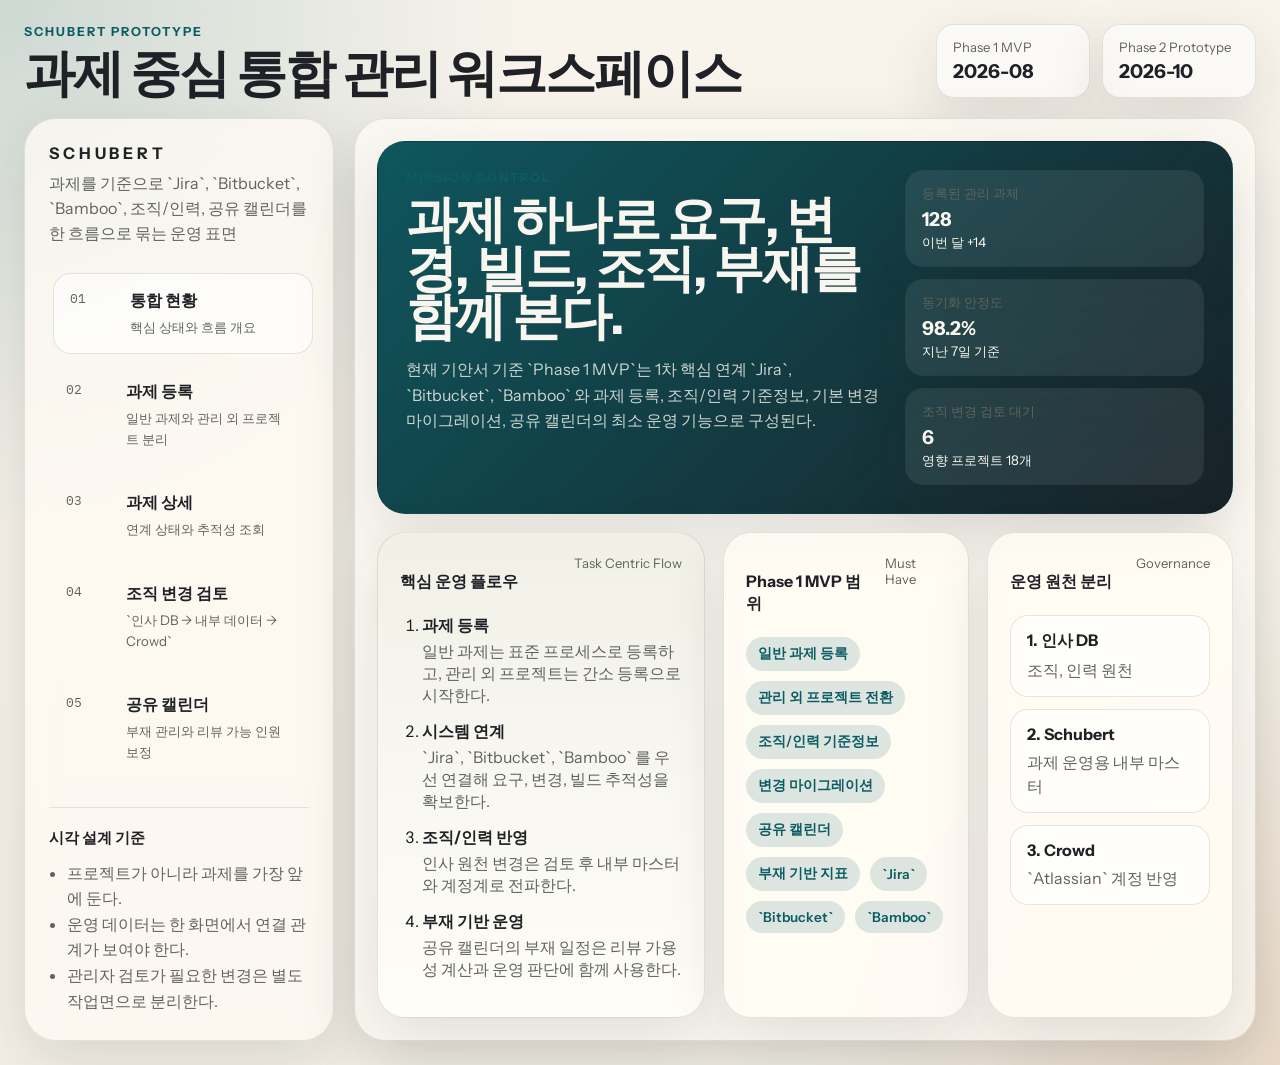
==== src/ui_prototype/index.html @ 54c0ddb1 "Add UI prototype and rendered screens" ====
<!DOCTYPE html>
<html lang="ko">
  <head>
    <meta charset="UTF-8" />
    <meta name="viewport" content="width=device-width, initial-scale=1.0" />
    <title>Schubert UI Prototype</title>
    <link rel="preconnect" href="https://fonts.googleapis.com" />
    <link rel="preconnect" href="https://fonts.gstatic.com" crossorigin />
    <link
      href="https://fonts.googleapis.com/css2?family=Instrument+Sans:wght@400;500;600;700&family=IBM+Plex+Mono:wght@400;500&display=swap"
      rel="stylesheet"
    />
    <link rel="stylesheet" href="./styles.css" />
  </head>
  <body>
    <div class="app-shell">
      <header class="topbar">
        <div>
          <p class="eyebrow">Schubert Prototype</p>
          <h1>과제 중심 통합 관리 워크스페이스</h1>
        </div>
        <div class="topbar-meta">
          <div>
            <span>Phase 1 MVP</span>
            <strong>2026-08</strong>
          </div>
          <div>
            <span>Phase 2 Prototype</span>
            <strong>2026-10</strong>
          </div>
        </div>
      </header>

      <div class="layout">
        <aside class="sidebar">
          <div class="brand-block">
            <p class="brand-name">SCHUBERT</p>
            <p class="brand-copy">
              과제를 기준으로 `Jira`, `Bitbucket`, `Bamboo`, 조직/인력, 공유 캘린더를 한 흐름으로 묶는
              운영 표면
            </p>
          </div>

          <nav class="screen-nav" aria-label="프로토타입 화면">
            <button class="nav-item active" data-screen="overview">
              <span class="nav-index">01</span>
              <span>
                <strong>통합 현황</strong>
                <small>핵심 상태와 흐름 개요</small>
              </span>
            </button>
            <button class="nav-item" data-screen="registration">
              <span class="nav-index">02</span>
              <span>
                <strong>과제 등록</strong>
                <small>일반 과제와 관리 외 프로젝트 분리</small>
              </span>
            </button>
            <button class="nav-item" data-screen="task">
              <span class="nav-index">03</span>
              <span>
                <strong>과제 상세</strong>
                <small>연계 상태와 추적성 조회</small>
              </span>
            </button>
            <button class="nav-item" data-screen="migration">
              <span class="nav-index">04</span>
              <span>
                <strong>조직 변경 검토</strong>
                <small>`인사 DB -> 내부 데이터 -> Crowd`</small>
              </span>
            </button>
            <button class="nav-item" data-screen="calendar">
              <span class="nav-index">05</span>
              <span>
                <strong>공유 캘린더</strong>
                <small>부재 관리와 리뷰 가능 인원 보정</small>
              </span>
            </button>
          </nav>

          <section class="sidebar-note">
            <h2>시각 설계 기준</h2>
            <ul>
              <li>프로젝트가 아니라 과제를 가장 앞에 둔다.</li>
              <li>운영 데이터는 한 화면에서 연결 관계가 보여야 한다.</li>
              <li>관리자 검토가 필요한 변경은 별도 작업면으로 분리한다.</li>
            </ul>
          </section>
        </aside>

        <main class="workspace">
          <section class="screen active" id="screen-overview">
            <div class="hero-panel">
              <div class="hero-copy">
                <p class="eyebrow">Mission Control</p>
                <h2>과제 하나로 요구, 변경, 빌드, 조직, 부재를 함께 본다.</h2>
                <p>
                  현재 기안서 기준 `Phase 1 MVP`는 1차 핵심 연계 `Jira`, `Bitbucket`, `Bamboo` 와 과제
                  등록, 조직/인력 기준정보, 기본 변경 마이그레이션, 공유 캘린더의 최소 운영 기능으로
                  구성된다.
                </p>
              </div>
              <div class="hero-metrics">
                <article>
                  <span>등록된 관리 과제</span>
                  <strong>128</strong>
                  <small>이번 달 +14</small>
                </article>
                <article>
                  <span>동기화 안정도</span>
                  <strong>98.2%</strong>
                  <small>지난 7일 기준</small>
                </article>
                <article>
                  <span>조직 변경 검토 대기</span>
                  <strong>6</strong>
                  <small>영향 프로젝트 18개</small>
                </article>
              </div>
            </div>

            <div class="content-grid">
              <section class="panel emphasis">
                <div class="panel-head">
                  <h3>핵심 운영 플로우</h3>
                  <span>Task Centric Flow</span>
                </div>
                <ol class="flow-list">
                  <li>
                    <strong>과제 등록</strong>
                    <p>일반 과제는 표준 프로세스로 등록하고, 관리 외 프로젝트는 간소 등록으로 시작한다.</p>
                  </li>
                  <li>
                    <strong>시스템 연계</strong>
                    <p>`Jira`, `Bitbucket`, `Bamboo` 를 우선 연결해 요구, 변경, 빌드 추적성을 확보한다.</p>
                  </li>
                  <li>
                    <strong>조직/인력 반영</strong>
                    <p>인사 원천 변경은 검토 후 내부 마스터와 계정계로 전파한다.</p>
                  </li>
                  <li>
                    <strong>부재 기반 운영</strong>
                    <p>공유 캘린더의 부재 일정은 리뷰 가용성 계산과 운영 판단에 함께 사용한다.</p>
                  </li>
                </ol>
              </section>

              <section class="panel">
                <div class="panel-head">
                  <h3>Phase 1 MVP 범위</h3>
                  <span>Must Have</span>
                </div>
                <div class="tag-stack">
                  <span>일반 과제 등록</span>
                  <span>관리 외 프로젝트 전환</span>
                  <span>조직/인력 기준정보</span>
                  <span>변경 마이그레이션</span>
                  <span>공유 캘린더</span>
                  <span>부재 기반 지표</span>
                  <span>`Jira`</span>
                  <span>`Bitbucket`</span>
                  <span>`Bamboo`</span>
                </div>
              </section>

              <section class="panel">
                <div class="panel-head">
                  <h3>운영 원천 분리</h3>
                  <span>Governance</span>
                </div>
                <div class="source-lanes">
                  <div>
                    <strong>1. 인사 DB</strong>
                    <p>조직, 인력 원천</p>
                  </div>
                  <div>
                    <strong>2. Schubert</strong>
                    <p>과제 운영용 내부 마스터</p>
                  </div>
                  <div>
                    <strong>3. Crowd</strong>
                    <p>`Atlassian` 계정 반영</p>
                  </div>
                </div>
              </section>
            </div>
          </section>

          <section class="screen" id="screen-registration">
            <div class="screen-header">
              <div>
                <p class="eyebrow">Task Entry</p>
                <h2>과제 등록 화면</h2>
              </div>
              <div class="split-toggle">
                <span class="toggle-pill active">일반 과제</span>
                <span class="toggle-pill">관리 외 프로젝트</span>
              </div>
            </div>

            <div class="registration-layout">
              <section class="panel registration-form">
                <div class="panel-head">
                  <h3>표준 과제 등록</h3>
                  <span>Approval Ready</span>
                </div>
                <div class="form-grid">
                  <label>
                    <span>과제명</span>
                    <div class="fake-input">차세대 결제 서비스 품질 개선</div>
                  </label>
                  <label>
                    <span>과제 유형</span>
                    <div class="fake-input">관리 대상 과제</div>
                  </label>
                  <label>
                    <span>주관 조직</span>
                    <div class="fake-input">플랫폼개발본부 / 결제플랫폼실</div>
                  </label>
                  <label>
                    <span>조직장</span>
                    <div class="fake-input">김현수 실장</div>
                  </label>
                  <label>
                    <span>연계 시스템</span>
                    <div class="fake-input">`Jira`, `Bitbucket`, `Bamboo`</div>
                  </label>
                  <label>
                    <span>승인 루트</span>
                    <div class="fake-input">PM → 조직장 → 운영관리자</div>
                  </label>
                </div>
                <div class="cta-row">
                  <button class="primary-btn">등록 요청</button>
                  <button class="secondary-btn">임시 저장</button>
                </div>
              </section>

              <section class="panel registration-aside">
                <div class="panel-head">
                  <h3>등록 규칙</h3>
                  <span>Policy Snapshot</span>
                </div>
                <ul class="rule-list">
                  <li>일반 과제는 표준 승인 체계를 통과해야 한다.</li>
                  <li>관리 외 프로젝트는 최소 정보만 먼저 등록할 수 있다.</li>
                  <li>진행 중 관리 대상 전환 시 조직장과 운영관리자 검토가 필요하다.</li>
                </ul>
                <div class="mini-callout">
                  <strong>전환 경고</strong>
                  <p>
                    관리 외 프로젝트라도 `Bitbucket` 저장소와 `Bamboo` 플랜이 연결되면 관리 대상 전환 후보로
                    자동 식별한다.
                  </p>
                </div>
              </section>
            </div>
          </section>

          <section class="screen" id="screen-task">
            <div class="screen-header">
              <div>
                <p class="eyebrow">Task Workspace</p>
                <h2>과제 상세 및 연계 추적</h2>
              </div>
              <div class="status-chip">정상 동기화</div>
            </div>

            <div class="content-grid task-grid">
              <section class="panel emphasis">
                <div class="panel-head">
                  <h3>TASK-2419</h3>
                  <span>차세대 결제 서비스 품질 개선</span>
                </div>
                <div class="timeline-rail">
                  <div><strong>`Jira`</strong><p>SPR-128 요구사항 승인 완료</p></div>
                  <div><strong>`Bitbucket`</strong><p>`PR-392` 리뷰 중, 변경 파일 14개</p></div>
                  <div><strong>`Bamboo`</strong><p>`build #812` 테스트 통과, 배포 대기</p></div>
                </div>
              </section>

              <section class="panel">
                <div class="panel-head">
                  <h3>연결 상태</h3>
                  <span>Traceability</span>
                </div>
                <table class="status-table">
                  <tbody>
                    <tr><td>`Jira`</td><td>요구사항 3건 연결</td><td class="ok">정상</td></tr>
                    <tr><td>`Bitbucket`</td><td>PR 2건, branch 4건</td><td class="ok">정상</td></tr>
                    <tr><td>`Bamboo`</td><td>plan 1건, build 12건</td><td class="warn">재실행 1건</td></tr>
                    <tr><td>지표 관리</td><td>코드리뷰 참여율 집계</td><td class="dim">2차 범위</td></tr>
                  </tbody>
                </table>
              </section>

              <section class="panel">
                <div class="panel-head">
                  <h3>현재 참여자</h3>
                  <span>People</span>
                </div>
                <ul class="people-list">
                  <li><strong>과제 책임자</strong><span>박지은 PM</span></li>
                  <li><strong>개발 리드</strong><span>이성민</span></li>
                  <li><strong>리뷰어 풀</strong><span>8명</span></li>
                  <li><strong>부재 제외</strong><span>2명</span></li>
                </ul>
              </section>
            </div>
          </section>

          <section class="screen" id="screen-migration">
            <div class="screen-header">
              <div>
                <p class="eyebrow">Organization Migration</p>
                <h2>조직 변경 검토 화면</h2>
              </div>
              <div class="status-chip danger">관리자 검토 필요 6건</div>
            </div>

            <div class="migration-layout">
              <section class="panel">
                <div class="panel-head">
                  <h3>변경 감지</h3>
                  <span>HR Sync</span>
                </div>
                <div class="alert-card">
                  <strong>인사 DB 갱신 감지</strong>
                  <p>`결제플랫폼실` → `결제플랫폼개발실` 조직명 변경 및 인력 3명 이동</p>
                  <small>감지 시각 2026-04-05 09:10</small>
                </div>
                <div class="migration-steps">
                  <div class="step current">1. 변경 확인</div>
                  <div class="step">2. 영향 분석</div>
                  <div class="step">3. 내부 데이터 반영</div>
                  <div class="step">4. `Crowd` 후속 연계</div>
                </div>
              </section>

              <section class="panel">
                <div class="panel-head">
                  <h3>영향 범위</h3>
                  <span>Impact Surface</span>
                </div>
                <ul class="impact-list">
                  <li><strong>활성 과제</strong><span>12건</span></li>
                  <li><strong>조직장 승인 루트</strong><span>4건 갱신 필요</span></li>
                  <li><strong>`Crowd` 그룹 매핑</strong><span>2건 재계산</span></li>
                  <li><strong>프로젝트 조직 정보</strong><span>18건 검토 필요</span></li>
                </ul>
                <div class="cta-row">
                  <button class="primary-btn">내부 데이터 반영</button>
                  <button class="secondary-btn">영향 상세 보기</button>
                </div>
              </section>
            </div>
          </section>

          <section class="screen" id="screen-calendar">
            <div class="screen-header">
              <div>
                <p class="eyebrow">Shared Calendar</p>
                <h2>부재 일정과 리뷰 가능 인원</h2>
              </div>
              <div class="split-toggle">
                <span class="toggle-pill active">조직 캘린더</span>
                <span class="toggle-pill">프로젝트 캘린더</span>
              </div>
            </div>

            <div class="calendar-layout">
              <section class="panel calendar-board">
                <div class="panel-head">
                  <h3>이번 주 부재 현황</h3>
                  <span>Week 15</span>
                </div>
                <div class="calendar-grid">
                  <div class="day-head">Mon</div>
                  <div class="day-head">Tue</div>
                  <div class="day-head">Wed</div>
                  <div class="day-head">Thu</div>
                  <div class="day-head">Fri</div>
                  <div class="day-cell"><span class="event trip">출장 1</span></div>
                  <div class="day-cell"><span class="event leave">휴가 2</span></div>
                  <div class="day-cell"><span class="event review">PR 집중 리뷰</span></div>
                  <div class="day-cell"><span class="event leave">휴가 1</span></div>
                  <div class="day-cell"><span class="event edu">교육 1</span></div>
                </div>
              </section>

              <section class="panel">
                <div class="panel-head">
                  <h3>리뷰 가용성 계산</h3>
                  <span>`PR-392`</span>
                </div>
                <div class="metric-block">
                  <div><span>원래 리뷰어 풀</span><strong>8명</strong></div>
                  <div><span>부재 제외 인원</span><strong>2명</strong></div>
                  <div><span>최종 모수</span><strong>6명</strong></div>
                </div>
                <ul class="rule-list">
                  <li>리뷰 기간과 부재 일정이 겹친 인력은 자동 제외한다.</li>
                  <li>운영자는 부재 유형별 지표 반영 여부를 설정할 수 있다.</li>
                  <li>제외 근거 기간과 인원은 감사 이력으로 남긴다.</li>
                </ul>
              </section>
            </div>
          </section>
        </main>
      </div>
    </div>

    <script src="./app.js"></script>
  </body>
</html>
---- src/ui_prototype/styles.css ----
:root {
  --bg: #f3efe6;
  --surface: rgba(255, 252, 245, 0.82);
  --surface-strong: #fffaf0;
  --ink: #1f2126;
  --muted: #5f635d;
  --line: rgba(31, 33, 38, 0.11);
  --accent: #0d5c63;
  --accent-soft: rgba(13, 92, 99, 0.14);
  --warning: #b86a2d;
  --danger: #9c3f2f;
  --shadow: 0 20px 60px rgba(35, 36, 31, 0.12);
  --radius-lg: 28px;
  --radius-md: 18px;
  --radius-sm: 12px;
}

* {
  box-sizing: border-box;
}

body {
  margin: 0;
  min-height: 100vh;
  font-family: "Instrument Sans", sans-serif;
  color: var(--ink);
  background:
    radial-gradient(circle at top left, rgba(13, 92, 99, 0.18), transparent 32%),
    radial-gradient(circle at bottom right, rgba(184, 106, 45, 0.16), transparent 28%),
    linear-gradient(180deg, #f8f4ec 0%, var(--bg) 100%);
}

button,
input,
select {
  font: inherit;
}

.app-shell {
  padding: 24px;
}

.topbar {
  display: flex;
  justify-content: space-between;
  align-items: flex-end;
  gap: 24px;
  margin-bottom: 20px;
}

.topbar h1,
.hero-copy h2,
.screen-header h2 {
  margin: 0;
  font-size: clamp(2rem, 4vw, 3.6rem);
  line-height: 0.95;
  letter-spacing: -0.04em;
}

.eyebrow {
  margin: 0 0 10px;
  color: var(--accent);
  font-size: 0.78rem;
  font-weight: 700;
  letter-spacing: 0.16em;
  text-transform: uppercase;
}

.topbar-meta {
  display: grid;
  grid-template-columns: repeat(2, minmax(120px, 1fr));
  gap: 12px;
  min-width: 320px;
}

.topbar-meta div,
.hero-metrics article,
.metric-block div {
  padding: 14px 16px;
  border: 1px solid var(--line);
  border-radius: var(--radius-md);
  background: rgba(255, 255, 255, 0.5);
  box-shadow: var(--shadow);
}

.topbar-meta span,
.hero-metrics span,
.metric-block span,
.panel-head span,
.alert-card small {
  display: block;
  color: var(--muted);
  font-size: 0.82rem;
}

.topbar-meta strong,
.hero-metrics strong,
.metric-block strong {
  display: block;
  margin-top: 4px;
  font-size: 1.2rem;
}

.layout {
  display: grid;
  grid-template-columns: 310px minmax(0, 1fr);
  gap: 20px;
}

.sidebar,
.workspace {
  min-height: calc(100svh - 120px);
}

.sidebar {
  padding: 24px;
  border: 1px solid var(--line);
  border-radius: 32px;
  background: rgba(255, 251, 245, 0.74);
  box-shadow: var(--shadow);
  backdrop-filter: blur(14px);
}

.brand-name {
  margin: 0 0 8px;
  font-size: 1rem;
  font-weight: 700;
  letter-spacing: 0.24em;
}

.brand-copy {
  margin: 0;
  color: var(--muted);
  line-height: 1.55;
}

.screen-nav {
  display: grid;
  gap: 10px;
  margin: 28px 0;
}

.nav-item {
  display: grid;
  grid-template-columns: 48px 1fr;
  align-items: start;
  gap: 12px;
  padding: 16px;
  border: 1px solid transparent;
  border-radius: var(--radius-md);
  background: transparent;
  color: inherit;
  text-align: left;
  cursor: pointer;
  transition: transform 180ms ease, background 180ms ease, border-color 180ms ease;
}

.nav-item:hover,
.nav-item.active {
  border-color: var(--line);
  background: rgba(255, 255, 255, 0.55);
  transform: translateX(4px);
}

.nav-index {
  color: var(--muted);
  font-family: "IBM Plex Mono", monospace;
  font-size: 0.82rem;
}

.nav-item strong,
.panel-head h3 {
  display: block;
  margin-bottom: 4px;
  font-size: 1rem;
}

.nav-item small {
  color: var(--muted);
  line-height: 1.4;
}

.sidebar-note {
  padding-top: 20px;
  border-top: 1px solid var(--line);
}

.sidebar-note h2 {
  margin: 0 0 12px;
  font-size: 0.95rem;
}

.sidebar-note ul,
.rule-list,
.impact-list,
.people-list {
  margin: 0;
  padding-left: 18px;
  color: var(--muted);
  line-height: 1.6;
}

.workspace {
  position: relative;
  padding: 22px;
  border: 1px solid var(--line);
  border-radius: 32px;
  background: rgba(255, 253, 247, 0.72);
  box-shadow: var(--shadow);
  backdrop-filter: blur(18px);
}

.screen {
  display: none;
  animation: reveal 240ms ease;
}

.screen.active {
  display: block;
}

@keyframes reveal {
  from {
    opacity: 0;
    transform: translateY(8px);
  }
  to {
    opacity: 1;
    transform: translateY(0);
  }
}

.hero-panel,
.panel,
.alert-card {
  border: 1px solid var(--line);
  border-radius: var(--radius-lg);
  background: var(--surface);
  box-shadow: var(--shadow);
}

.hero-panel {
  display: grid;
  grid-template-columns: 1.35fr 0.85fr;
  gap: 24px;
  padding: 28px;
  margin-bottom: 18px;
  background:
    linear-gradient(135deg, rgba(13, 92, 99, 0.9), rgba(24, 34, 40, 0.92)),
    #1b2328;
  color: #f8f6ef;
}

.hero-copy p:last-child {
  max-width: 52ch;
  color: rgba(248, 246, 239, 0.82);
  line-height: 1.6;
}

.hero-metrics {
  display: grid;
  gap: 12px;
}

.hero-metrics article {
  background: rgba(255, 255, 255, 0.08);
  color: #f8f6ef;
}

.content-grid,
.registration-layout,
.migration-layout,
.calendar-layout {
  display: grid;
  gap: 18px;
}

.content-grid {
  grid-template-columns: 1.2fr 0.9fr 0.9fr;
}

.panel {
  padding: 22px;
}

.panel.emphasis {
  background:
    linear-gradient(180deg, rgba(13, 92, 99, 0.06), rgba(255, 255, 255, 0.55)),
    var(--surface-strong);
}

.panel-head {
  display: flex;
  justify-content: space-between;
  align-items: flex-start;
  gap: 16px;
  margin-bottom: 18px;
}

.flow-list {
  margin: 0;
  padding-left: 22px;
}

.flow-list li {
  margin-bottom: 14px;
}

.flow-list p {
  margin: 4px 0 0;
  color: var(--muted);
}

.tag-stack {
  display: flex;
  flex-wrap: wrap;
  gap: 10px;
}

.tag-stack span,
.toggle-pill,
.status-chip,
.event {
  display: inline-flex;
  align-items: center;
  padding: 8px 12px;
  border-radius: 999px;
  background: var(--accent-soft);
  color: var(--accent);
  font-size: 0.85rem;
  font-weight: 600;
}

.source-lanes {
  display: grid;
  gap: 12px;
}

.source-lanes div,
.mini-callout,
.fake-input,
.step,
.day-cell {
  padding: 14px 16px;
  border: 1px solid var(--line);
  border-radius: var(--radius-md);
  background: rgba(255, 255, 255, 0.56);
}

.source-lanes p,
.mini-callout p,
.alert-card p {
  margin: 6px 0 0;
  color: var(--muted);
  line-height: 1.5;
}

.screen-header {
  display: flex;
  justify-content: space-between;
  align-items: center;
  gap: 16px;
  margin-bottom: 18px;
}

.split-toggle {
  display: flex;
  gap: 10px;
}

.toggle-pill {
  background: rgba(31, 33, 38, 0.06);
  color: var(--muted);
}

.toggle-pill.active,
.status-chip {
  background: rgba(13, 92, 99, 0.12);
  color: var(--accent);
}

.status-chip.danger {
  background: rgba(156, 63, 47, 0.12);
  color: var(--danger);
}

.registration-layout {
  grid-template-columns: 1.3fr 0.7fr;
}

.form-grid {
  display: grid;
  grid-template-columns: repeat(2, minmax(0, 1fr));
  gap: 16px;
}

.form-grid label span {
  display: block;
  margin-bottom: 8px;
  color: var(--muted);
  font-size: 0.9rem;
}

.fake-input {
  min-height: 54px;
  display: flex;
  align-items: center;
}

.cta-row {
  display: flex;
  gap: 12px;
  margin-top: 22px;
}

.primary-btn,
.secondary-btn {
  padding: 12px 18px;
  border-radius: 999px;
  border: 0;
  cursor: pointer;
}

.primary-btn {
  background: var(--accent);
  color: #f8f6ef;
}

.secondary-btn {
  background: rgba(31, 33, 38, 0.08);
  color: var(--ink);
}

.mini-callout {
  margin-top: 18px;
  background: rgba(184, 106, 45, 0.08);
}

.task-grid {
  grid-template-columns: 1.2fr 0.9fr 0.7fr;
}

.timeline-rail {
  display: grid;
  gap: 14px;
}

.timeline-rail div {
  position: relative;
  padding-left: 18px;
}

.timeline-rail div::before {
  content: "";
  position: absolute;
  left: 0;
  top: 6px;
  width: 8px;
  height: 8px;
  border-radius: 50%;
  background: var(--accent);
}

.timeline-rail p {
  margin: 4px 0 0;
  color: var(--muted);
}

.status-table {
  width: 100%;
  border-collapse: collapse;
}

.status-table td {
  padding: 11px 0;
  border-bottom: 1px solid var(--line);
  color: var(--muted);
}

.status-table td:first-child,
.status-table td:last-child {
  color: var(--ink);
  font-weight: 600;
}

.ok {
  color: var(--accent);
}

.warn {
  color: var(--warning);
}

.dim {
  color: var(--muted);
}

.people-list {
  list-style: none;
  padding: 0;
}

.people-list li {
  display: flex;
  justify-content: space-between;
  gap: 14px;
  padding: 10px 0;
  border-bottom: 1px solid var(--line);
}

.migration-layout,
.calendar-layout {
  grid-template-columns: 1fr 1fr;
}

.alert-card {
  padding: 18px;
  background: rgba(156, 63, 47, 0.08);
}

.migration-steps {
  display: grid;
  grid-template-columns: repeat(4, minmax(0, 1fr));
  gap: 10px;
  margin-top: 16px;
}

.step.current {
  background: rgba(13, 92, 99, 0.16);
  color: var(--accent);
  font-weight: 700;
}

.impact-list {
  list-style: none;
  padding: 0;
}

.impact-list li {
  display: flex;
  justify-content: space-between;
  gap: 12px;
  padding: 12px 0;
  border-bottom: 1px solid var(--line);
}

.calendar-grid {
  display: grid;
  grid-template-columns: repeat(5, 1fr);
  gap: 10px;
}

.day-head {
  padding: 8px 0;
  color: var(--muted);
  font-family: "IBM Plex Mono", monospace;
  font-size: 0.84rem;
}

.day-cell {
  min-height: 110px;
  display: flex;
  align-items: flex-start;
  justify-content: flex-start;
}

.event {
  border-radius: 14px;
  padding: 8px 10px;
}

.event.trip {
  background: rgba(13, 92, 99, 0.14);
}

.event.leave {
  background: rgba(156, 63, 47, 0.12);
  color: var(--danger);
}

.event.review {
  background: rgba(56, 92, 141, 0.14);
  color: #365c8d;
}

.event.edu {
  background: rgba(184, 106, 45, 0.16);
  color: var(--warning);
}

.metric-block {
  display: grid;
  gap: 12px;
  margin-bottom: 18px;
}

@media (max-width: 1200px) {
  .layout,
  .content-grid,
  .registration-layout,
  .task-grid,
  .migration-layout,
  .calendar-layout,
  .hero-panel {
    grid-template-columns: 1fr;
  }

  .topbar {
    flex-direction: column;
    align-items: flex-start;
  }

  .topbar-meta {
    width: 100%;
    min-width: 0;
  }
}

@media (max-width: 760px) {
  .app-shell {
    padding: 14px;
  }

  .sidebar,
  .workspace {
    padding: 18px;
    min-height: auto;
  }

  .form-grid,
  .migration-steps,
  .calendar-grid {
    grid-template-columns: 1fr;
  }

  .screen-header,
  .panel-head,
  .cta-row {
    flex-direction: column;
    align-items: flex-start;
  }
}
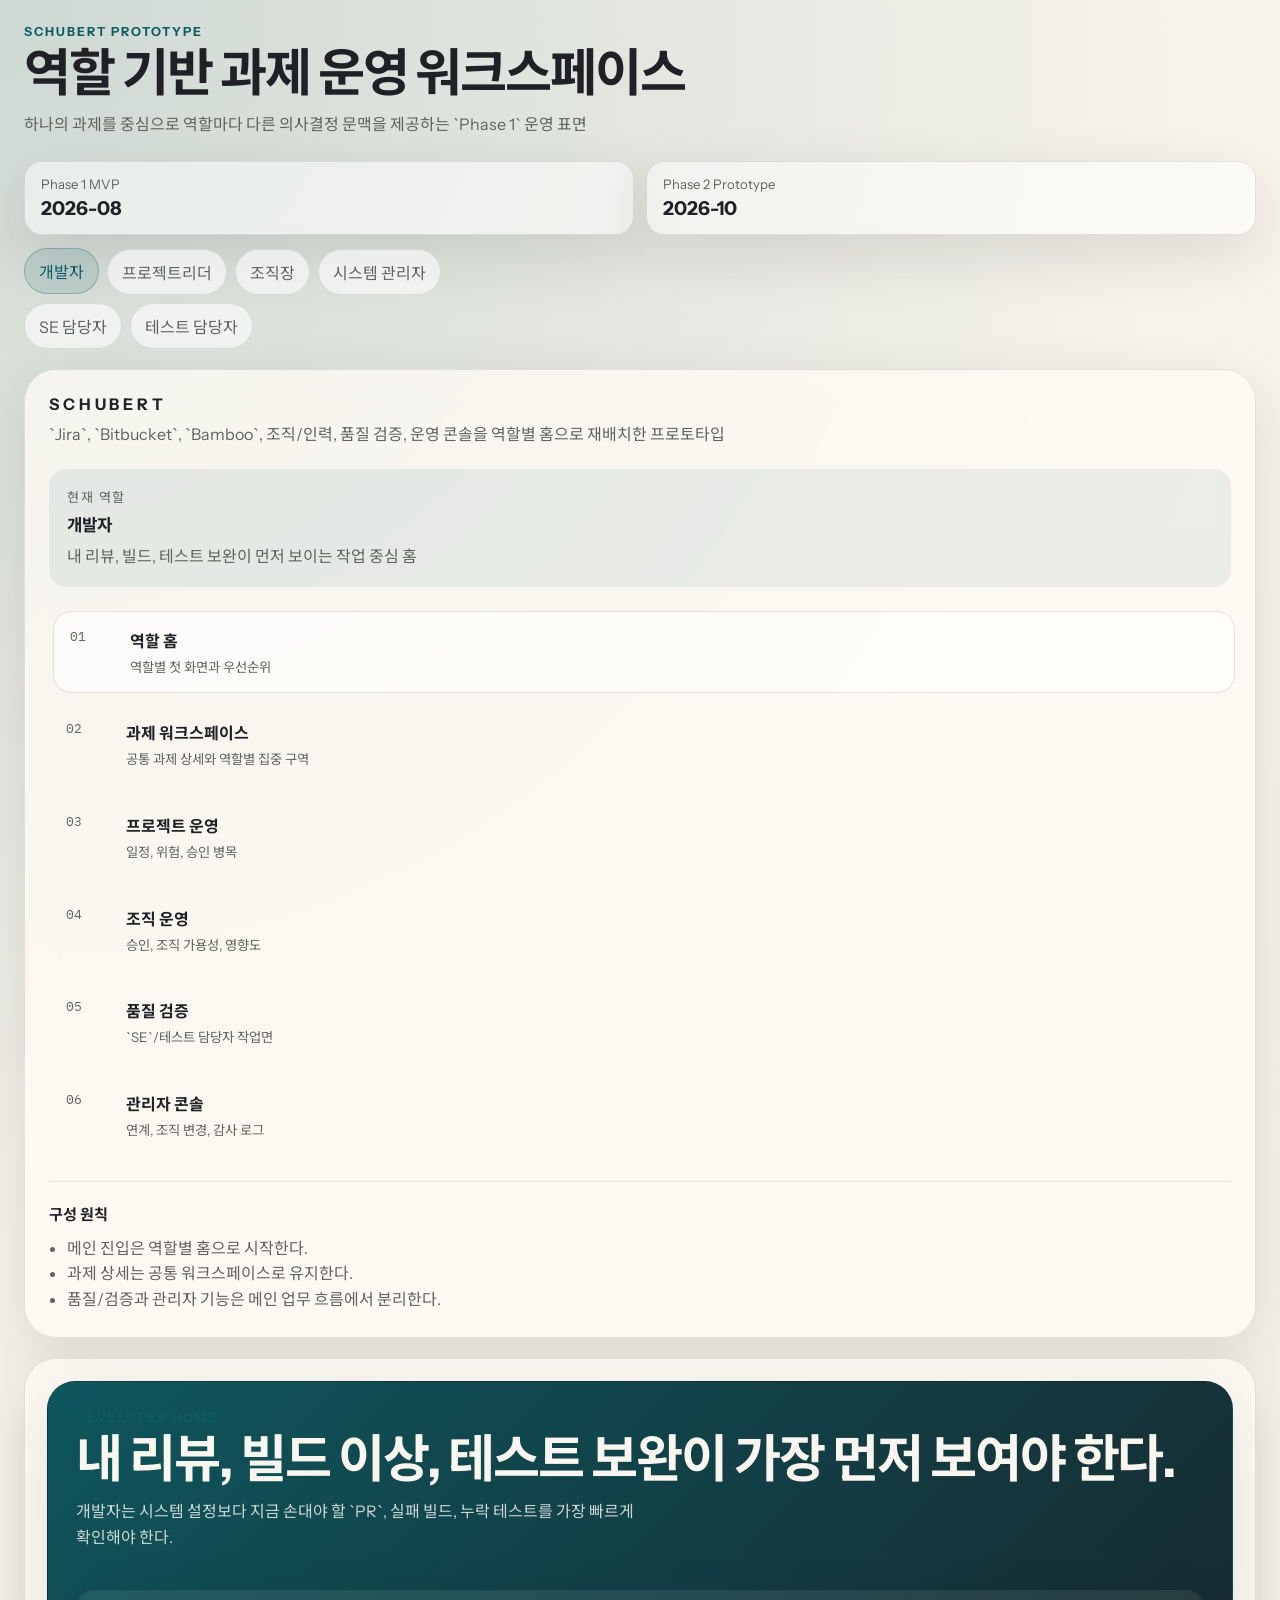
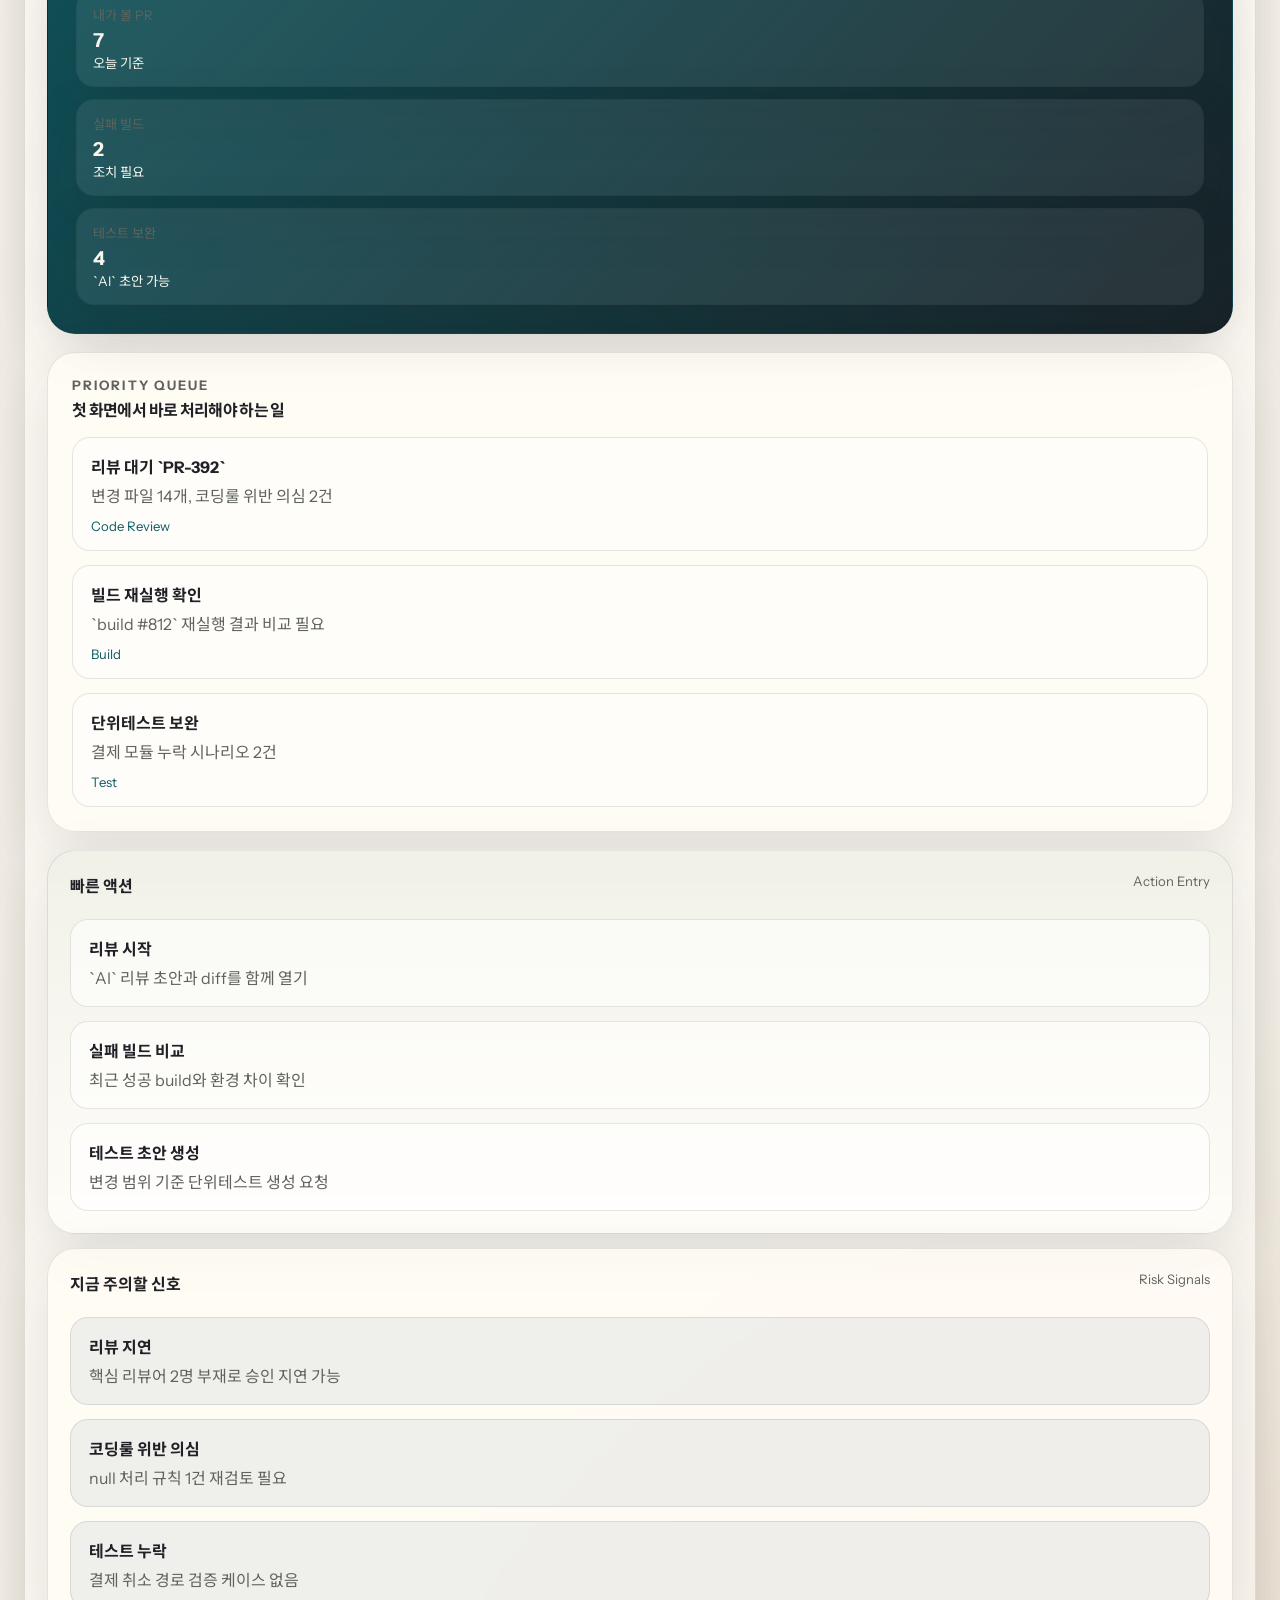
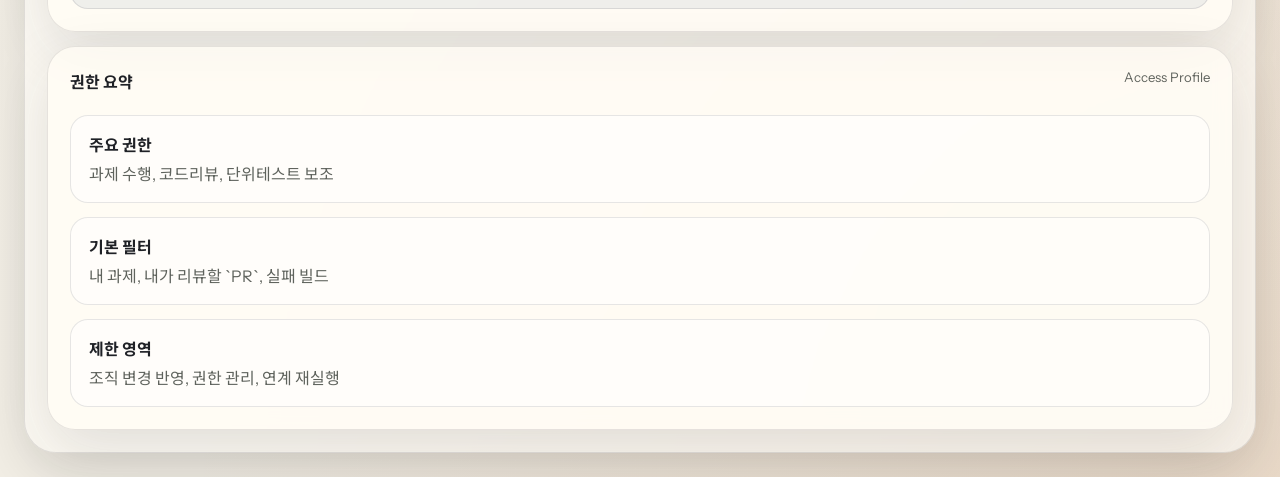
==== commit 8aa348f3: "Refine role-based prototype and samples" ====
--- a/src/ui_prototype/index.html
+++ b/src/ui_prototype/index.html
@@ -3,11 +3,11 @@
   <head>
     <meta charset="UTF-8" />
     <meta name="viewport" content="width=device-width, initial-scale=1.0" />
-    <title>Schubert UI Prototype</title>
+    <title>Schubert Role Prototype</title>
     <link rel="preconnect" href="https://fonts.googleapis.com" />
     <link rel="preconnect" href="https://fonts.gstatic.com" crossorigin />
     <link
-      href="https://fonts.googleapis.com/css2?family=Instrument+Sans:wght@400;500;600;700&family=IBM+Plex+Mono:wght@400;500&display=swap"
+      href="https://fonts.googleapis.com/css2?family=Instrument+Sans:wght@400;500;600;700&family=IBM+Plex+Mono:wght@400;500&family=Noto+Sans+KR:wght@400;500;700&display=swap"
       rel="stylesheet"
     />
     <link rel="stylesheet" href="./styles.css" />
@@ -15,18 +15,31 @@
   <body>
     <div class="app-shell">
       <header class="topbar">
-        <div>
+        <div class="topbar-copy">
           <p class="eyebrow">Schubert Prototype</p>
-          <h1>과제 중심 통합 관리 워크스페이스</h1>
+          <h1>역할 기반 과제 운영 워크스페이스</h1>
+          <p class="topbar-summary">
+            하나의 과제를 중심으로 역할마다 다른 의사결정 문맥을 제공하는 `Phase 1` 운영 표면
+          </p>
         </div>
-        <div class="topbar-meta">
-          <div>
-            <span>Phase 1 MVP</span>
-            <strong>2026-08</strong>
+        <div class="topbar-side">
+          <div class="topbar-meta">
+            <div>
+              <span>Phase 1 MVP</span>
+              <strong>2026-08</strong>
+            </div>
+            <div>
+              <span>Phase 2 Prototype</span>
+              <strong>2026-10</strong>
+            </div>
           </div>
-          <div>
-            <span>Phase 2 Prototype</span>
-            <strong>2026-10</strong>
+          <div class="role-switcher" aria-label="역할 전환">
+            <button class="role-chip active" data-role="developer">개발자</button>
+            <button class="role-chip" data-role="project-lead">프로젝트리더</button>
+            <button class="role-chip" data-role="org-head">조직장</button>
+            <button class="role-chip" data-role="sys-admin">시스템 관리자</button>
+            <button class="role-chip" data-role="se">SE 담당자</button>
+            <button class="role-chip" data-role="qa">테스트 담당자</button>
           </div>
         </div>
       </header>
@@ -36,55 +49,68 @@
           <div class="brand-block">
             <p class="brand-name">SCHUBERT</p>
             <p class="brand-copy">
-              과제를 기준으로 `Jira`, `Bitbucket`, `Bamboo`, 조직/인력, 공유 캘린더를 한 흐름으로 묶는
-              운영 표면
+              `Jira`, `Bitbucket`, `Bamboo`, 조직/인력, 품질 검증, 운영 콘솔을 역할별 홈으로 재배치한
+              프로토타입
             </p>
+          </div>
+
+          <div class="sidebar-role">
+            <p class="sidebar-label">현재 역할</p>
+            <strong id="role-name">개발자</strong>
+            <p id="role-summary">내 리뷰, 빌드, 테스트 보완이 먼저 보이는 작업 중심 홈</p>
           </div>
 
           <nav class="screen-nav" aria-label="프로토타입 화면">
             <button class="nav-item active" data-screen="overview">
               <span class="nav-index">01</span>
               <span>
-                <strong>통합 현황</strong>
-                <small>핵심 상태와 흐름 개요</small>
-              </span>
-            </button>
-            <button class="nav-item" data-screen="registration">
+                <strong>역할 홈</strong>
+                <small>역할별 첫 화면과 우선순위</small>
+              </span>
+            </button>
+            <button class="nav-item" data-screen="tasks">
               <span class="nav-index">02</span>
               <span>
-                <strong>과제 등록</strong>
-                <small>일반 과제와 관리 외 프로젝트 분리</small>
-              </span>
-            </button>
-            <button class="nav-item" data-screen="task">
+                <strong>과제 워크스페이스</strong>
+                <small>공통 과제 상세와 역할별 집중 구역</small>
+              </span>
+            </button>
+            <button class="nav-item" data-screen="delivery">
               <span class="nav-index">03</span>
               <span>
-                <strong>과제 상세</strong>
-                <small>연계 상태와 추적성 조회</small>
-              </span>
-            </button>
-            <button class="nav-item" data-screen="migration">
+                <strong>프로젝트 운영</strong>
+                <small>일정, 위험, 승인 병목</small>
+              </span>
+            </button>
+            <button class="nav-item" data-screen="organization">
               <span class="nav-index">04</span>
               <span>
-                <strong>조직 변경 검토</strong>
-                <small>`인사 DB -> 내부 데이터 -> Crowd`</small>
-              </span>
-            </button>
-            <button class="nav-item" data-screen="calendar">
+                <strong>조직 운영</strong>
+                <small>승인, 조직 가용성, 영향도</small>
+              </span>
+            </button>
+            <button class="nav-item" data-screen="quality">
               <span class="nav-index">05</span>
               <span>
-                <strong>공유 캘린더</strong>
-                <small>부재 관리와 리뷰 가능 인원 보정</small>
+                <strong>품질 검증</strong>
+                <small>`SE`/테스트 담당자 작업면</small>
+              </span>
+            </button>
+            <button class="nav-item" data-screen="admin">
+              <span class="nav-index">06</span>
+              <span>
+                <strong>관리자 콘솔</strong>
+                <small>연계, 조직 변경, 감사 로그</small>
               </span>
             </button>
           </nav>
 
           <section class="sidebar-note">
-            <h2>시각 설계 기준</h2>
+            <h2>구성 원칙</h2>
             <ul>
-              <li>프로젝트가 아니라 과제를 가장 앞에 둔다.</li>
-              <li>운영 데이터는 한 화면에서 연결 관계가 보여야 한다.</li>
-              <li>관리자 검토가 필요한 변경은 별도 작업면으로 분리한다.</li>
+              <li>메인 진입은 역할별 홈으로 시작한다.</li>
+              <li>과제 상세는 공통 워크스페이스로 유지한다.</li>
+              <li>품질/검증과 관리자 기능은 메인 업무 흐름에서 분리한다.</li>
             </ul>
           </section>
         </aside>
@@ -93,317 +119,350 @@
           <section class="screen active" id="screen-overview">
             <div class="hero-panel">
               <div class="hero-copy">
-                <p class="eyebrow">Mission Control</p>
-                <h2>과제 하나로 요구, 변경, 빌드, 조직, 부재를 함께 본다.</h2>
-                <p>
-                  현재 기안서 기준 `Phase 1 MVP`는 1차 핵심 연계 `Jira`, `Bitbucket`, `Bamboo` 와 과제
-                  등록, 조직/인력 기준정보, 기본 변경 마이그레이션, 공유 캘린더의 최소 운영 기능으로
-                  구성된다.
+                <p class="eyebrow" id="hero-kicker">Role Home</p>
+                <h2 id="hero-title">내 작업, 리뷰 대기, 테스트 보완이 먼저 보인다.</h2>
+                <p id="hero-description">
+                  역할이 바뀌면 첫 화면의 지표, 경고, 빠른 액션, 과제 진입점도 함께 바뀐다.
                 </p>
               </div>
-              <div class="hero-metrics">
+              <div class="hero-metrics" id="hero-metrics">
                 <article>
-                  <span>등록된 관리 과제</span>
-                  <strong>128</strong>
-                  <small>이번 달 +14</small>
+                  <span>내가 볼 PR</span>
+                  <strong>7</strong>
+                  <small>오늘 기준</small>
                 </article>
                 <article>
-                  <span>동기화 안정도</span>
-                  <strong>98.2%</strong>
-                  <small>지난 7일 기준</small>
+                  <span>실패 빌드</span>
+                  <strong>2</strong>
+                  <small>조치 필요</small>
                 </article>
                 <article>
-                  <span>조직 변경 검토 대기</span>
-                  <strong>6</strong>
-                  <small>영향 프로젝트 18개</small>
+                  <span>테스트 보완</span>
+                  <strong>4</strong>
+                  <small>`AI` 초안 가능</small>
                 </article>
               </div>
             </div>
 
-            <div class="content-grid">
-              <section class="panel emphasis">
-                <div class="panel-head">
-                  <h3>핵심 운영 플로우</h3>
-                  <span>Task Centric Flow</span>
-                </div>
-                <ol class="flow-list">
-                  <li>
-                    <strong>과제 등록</strong>
-                    <p>일반 과제는 표준 프로세스로 등록하고, 관리 외 프로젝트는 간소 등록으로 시작한다.</p>
-                  </li>
-                  <li>
-                    <strong>시스템 연계</strong>
-                    <p>`Jira`, `Bitbucket`, `Bamboo` 를 우선 연결해 요구, 변경, 빌드 추적성을 확보한다.</p>
-                  </li>
-                  <li>
-                    <strong>조직/인력 반영</strong>
-                    <p>인사 원천 변경은 검토 후 내부 마스터와 계정계로 전파한다.</p>
-                  </li>
-                  <li>
-                    <strong>부재 기반 운영</strong>
-                    <p>공유 캘린더의 부재 일정은 리뷰 가용성 계산과 운영 판단에 함께 사용한다.</p>
-                  </li>
-                </ol>
-              </section>
-
-              <section class="panel">
-                <div class="panel-head">
-                  <h3>Phase 1 MVP 범위</h3>
-                  <span>Must Have</span>
-                </div>
-                <div class="tag-stack">
-                  <span>일반 과제 등록</span>
-                  <span>관리 외 프로젝트 전환</span>
-                  <span>조직/인력 기준정보</span>
-                  <span>변경 마이그레이션</span>
-                  <span>공유 캘린더</span>
-                  <span>부재 기반 지표</span>
-                  <span>`Jira`</span>
-                  <span>`Bitbucket`</span>
-                  <span>`Bamboo`</span>
-                </div>
-              </section>
-
-              <section class="panel">
-                <div class="panel-head">
-                  <h3>운영 원천 분리</h3>
-                  <span>Governance</span>
-                </div>
-                <div class="source-lanes">
-                  <div>
-                    <strong>1. 인사 DB</strong>
-                    <p>조직, 인력 원천</p>
-                  </div>
-                  <div>
-                    <strong>2. Schubert</strong>
-                    <p>과제 운영용 내부 마스터</p>
-                  </div>
-                  <div>
-                    <strong>3. Crowd</strong>
-                    <p>`Atlassian` 계정 반영</p>
-                  </div>
-                </div>
-              </section>
-            </div>
-          </section>
-
-          <section class="screen" id="screen-registration">
+            <section class="section-block">
+              <div class="section-head">
+                <div>
+                  <p class="eyebrow">Priority Queue</p>
+                  <h2>첫 화면에서 바로 처리해야 하는 일</h2>
+                </div>
+              </div>
+              <div class="strip-grid" id="priority-strip"></div>
+            </section>
+
+            <div class="workspace-grid">
+              <section class="panel emphasis">
+                <div class="panel-head">
+                  <h3>빠른 액션</h3>
+                  <span>Action Entry</span>
+                </div>
+                <div class="action-list" id="quick-actions"></div>
+              </section>
+
+              <section class="panel">
+                <div class="panel-head">
+                  <h3>지금 주의할 신호</h3>
+                  <span>Risk Signals</span>
+                </div>
+                <div class="signal-list" id="risk-signals"></div>
+              </section>
+
+              <section class="panel">
+                <div class="panel-head">
+                  <h3>권한 요약</h3>
+                  <span>Access Profile</span>
+                </div>
+                <div class="bullet-stack" id="access-summary"></div>
+              </section>
+            </div>
+          </section>
+
+          <section class="screen" id="screen-tasks">
             <div class="screen-header">
               <div>
-                <p class="eyebrow">Task Entry</p>
-                <h2>과제 등록 화면</h2>
-              </div>
-              <div class="split-toggle">
-                <span class="toggle-pill active">일반 과제</span>
-                <span class="toggle-pill">관리 외 프로젝트</span>
-              </div>
-            </div>
-
-            <div class="registration-layout">
-              <section class="panel registration-form">
-                <div class="panel-head">
-                  <h3>표준 과제 등록</h3>
-                  <span>Approval Ready</span>
-                </div>
-                <div class="form-grid">
-                  <label>
-                    <span>과제명</span>
-                    <div class="fake-input">차세대 결제 서비스 품질 개선</div>
-                  </label>
-                  <label>
-                    <span>과제 유형</span>
-                    <div class="fake-input">관리 대상 과제</div>
-                  </label>
-                  <label>
-                    <span>주관 조직</span>
-                    <div class="fake-input">플랫폼개발본부 / 결제플랫폼실</div>
-                  </label>
-                  <label>
-                    <span>조직장</span>
-                    <div class="fake-input">김현수 실장</div>
-                  </label>
-                  <label>
-                    <span>연계 시스템</span>
-                    <div class="fake-input">`Jira`, `Bitbucket`, `Bamboo`</div>
-                  </label>
-                  <label>
-                    <span>승인 루트</span>
-                    <div class="fake-input">PM → 조직장 → 운영관리자</div>
-                  </label>
-                </div>
-                <div class="cta-row">
-                  <button class="primary-btn">등록 요청</button>
-                  <button class="secondary-btn">임시 저장</button>
-                </div>
-              </section>
-
-              <section class="panel registration-aside">
-                <div class="panel-head">
-                  <h3>등록 규칙</h3>
-                  <span>Policy Snapshot</span>
-                </div>
-                <ul class="rule-list">
-                  <li>일반 과제는 표준 승인 체계를 통과해야 한다.</li>
-                  <li>관리 외 프로젝트는 최소 정보만 먼저 등록할 수 있다.</li>
-                  <li>진행 중 관리 대상 전환 시 조직장과 운영관리자 검토가 필요하다.</li>
-                </ul>
-                <div class="mini-callout">
-                  <strong>전환 경고</strong>
-                  <p>
-                    관리 외 프로젝트라도 `Bitbucket` 저장소와 `Bamboo` 플랜이 연결되면 관리 대상 전환 후보로
-                    자동 식별한다.
-                  </p>
-                </div>
-              </section>
-            </div>
-          </section>
-
-          <section class="screen" id="screen-task">
-            <div class="screen-header">
-              <div>
                 <p class="eyebrow">Task Workspace</p>
-                <h2>과제 상세 및 연계 추적</h2>
-              </div>
-              <div class="status-chip">정상 동기화</div>
-            </div>
-
-            <div class="content-grid task-grid">
-              <section class="panel emphasis">
-                <div class="panel-head">
-                  <h3>TASK-2419</h3>
-                  <span>차세대 결제 서비스 품질 개선</span>
-                </div>
-                <div class="timeline-rail">
-                  <div><strong>`Jira`</strong><p>SPR-128 요구사항 승인 완료</p></div>
-                  <div><strong>`Bitbucket`</strong><p>`PR-392` 리뷰 중, 변경 파일 14개</p></div>
-                  <div><strong>`Bamboo`</strong><p>`build #812` 테스트 통과, 배포 대기</p></div>
-                </div>
-              </section>
-
-              <section class="panel">
-                <div class="panel-head">
-                  <h3>연결 상태</h3>
+                <h2>과제별 공통 작업면 + 역할별 집중 탭</h2>
+              </div>
+              <div class="status-chip" id="task-role-chip">개발자 집중 탭: Code Review</div>
+            </div>
+
+            <div class="task-hero">
+              <div>
+                <p class="task-code">TASK-2419</p>
+                <h3>차세대 결제 서비스 품질 개선</h3>
+                <p class="task-copy">
+                  요구사항, `PR`, 빌드, 품질, 부재 일정을 공통 과제 문맥으로 연결하고 역할별로 기본 진입
+                  탭만 바꾼다.
+                </p>
+              </div>
+              <div class="task-state">
+                <div>
+                  <span>현재 단계</span>
+                  <strong>릴리스 준비</strong>
+                </div>
+                <div>
+                  <span>주요 이슈</span>
+                  <strong>품질 게이트 2건 미충족</strong>
+                </div>
+              </div>
+            </div>
+
+            <div class="tab-ribbon">
+              <span class="tab-pill active">Overview</span>
+              <span class="tab-pill">Code Review</span>
+              <span class="tab-pill">Release Readiness</span>
+              <span class="tab-pill">Environment</span>
+              <span class="tab-pill">Test Quality</span>
+              <span class="tab-pill">Defects</span>
+              <span class="tab-pill">People Calendar</span>
+            </div>
+
+            <div class="workspace-grid task-grid">
+              <section class="panel emphasis">
+                <div class="panel-head">
+                  <h3>역할별 추천 진입</h3>
+                  <span id="task-focus-label">Developer Focus</span>
+                </div>
+                <div class="focus-card">
+                  <strong id="task-focus-title">Code Review</strong>
+                  <p id="task-focus-copy">리뷰 대기 `PR`, 코딩룰 위반 의심, 테스트 부족 범위를 먼저 본다.</p>
+                </div>
+                <div class="mini-list" id="task-focus-points"></div>
+              </section>
+
+              <section class="panel">
+                <div class="panel-head">
+                  <h3>공통 추적성</h3>
                   <span>Traceability</span>
                 </div>
                 <table class="status-table">
                   <tbody>
                     <tr><td>`Jira`</td><td>요구사항 3건 연결</td><td class="ok">정상</td></tr>
-                    <tr><td>`Bitbucket`</td><td>PR 2건, branch 4건</td><td class="ok">정상</td></tr>
-                    <tr><td>`Bamboo`</td><td>plan 1건, build 12건</td><td class="warn">재실행 1건</td></tr>
-                    <tr><td>지표 관리</td><td>코드리뷰 참여율 집계</td><td class="dim">2차 범위</td></tr>
+                    <tr><td>`Bitbucket`</td><td>`PR` 2건, branch 4건</td><td class="warn">리뷰 지연 1건</td></tr>
+                    <tr><td>`Bamboo`</td><td>build 12건, deploy 3건</td><td class="warn">재실행 1건</td></tr>
+                    <tr><td>품질 게이트</td><td>정적분석 1건, 테스트 1건</td><td class="danger-text">미충족</td></tr>
                   </tbody>
                 </table>
               </section>
 
               <section class="panel">
                 <div class="panel-head">
-                  <h3>현재 참여자</h3>
-                  <span>People</span>
+                  <h3>현재 참여자와 승인선</h3>
+                  <span>People & Approval</span>
                 </div>
                 <ul class="people-list">
-                  <li><strong>과제 책임자</strong><span>박지은 PM</span></li>
-                  <li><strong>개발 리드</strong><span>이성민</span></li>
-                  <li><strong>리뷰어 풀</strong><span>8명</span></li>
-                  <li><strong>부재 제외</strong><span>2명</span></li>
+                  <li><strong>프로젝트리더</strong><span>박지은</span></li>
+                  <li><strong>조직장</strong><span>김현수</span></li>
+                  <li><strong>`SE` 담당자</strong><span>윤태호</span></li>
+                  <li><strong>테스트 담당자</strong><span>정다은</span></li>
                 </ul>
               </section>
             </div>
           </section>
 
-          <section class="screen" id="screen-migration">
+          <section class="screen" id="screen-delivery">
             <div class="screen-header">
               <div>
-                <p class="eyebrow">Organization Migration</p>
-                <h2>조직 변경 검토 화면</h2>
-              </div>
-              <div class="status-chip danger">관리자 검토 필요 6건</div>
-            </div>
-
-            <div class="migration-layout">
-              <section class="panel">
-                <div class="panel-head">
-                  <h3>변경 감지</h3>
-                  <span>HR Sync</span>
-                </div>
-                <div class="alert-card">
-                  <strong>인사 DB 갱신 감지</strong>
-                  <p>`결제플랫폼실` → `결제플랫폼개발실` 조직명 변경 및 인력 3명 이동</p>
-                  <small>감지 시각 2026-04-05 09:10</small>
-                </div>
-                <div class="migration-steps">
-                  <div class="step current">1. 변경 확인</div>
-                  <div class="step">2. 영향 분석</div>
-                  <div class="step">3. 내부 데이터 반영</div>
-                  <div class="step">4. `Crowd` 후속 연계</div>
-                </div>
-              </section>
-
-              <section class="panel">
-                <div class="panel-head">
-                  <h3>영향 범위</h3>
-                  <span>Impact Surface</span>
-                </div>
-                <ul class="impact-list">
-                  <li><strong>활성 과제</strong><span>12건</span></li>
-                  <li><strong>조직장 승인 루트</strong><span>4건 갱신 필요</span></li>
-                  <li><strong>`Crowd` 그룹 매핑</strong><span>2건 재계산</span></li>
-                  <li><strong>프로젝트 조직 정보</strong><span>18건 검토 필요</span></li>
-                </ul>
-                <div class="cta-row">
-                  <button class="primary-btn">내부 데이터 반영</button>
-                  <button class="secondary-btn">영향 상세 보기</button>
-                </div>
-              </section>
-            </div>
-          </section>
-
-          <section class="screen" id="screen-calendar">
+                <p class="eyebrow">Project Delivery</p>
+                <h2>프로젝트리더 중심 운영 보드</h2>
+              </div>
+              <div class="status-chip">승인 병목 3건</div>
+            </div>
+
+            <div class="workspace-grid delivery-grid">
+              <section class="panel emphasis">
+                <div class="panel-head">
+                  <h3>마일스톤 현황</h3>
+                  <span>Schedule Control</span>
+                </div>
+                <div class="timeline-list">
+                  <div><strong>요구사항 확정</strong><p>완료, 변경 요청 1건 대기</p></div>
+                  <div><strong>코드 동결</strong><p>3일 지연 가능성, `PR` 2건 미종료</p></div>
+                  <div><strong>릴리스 승인</strong><p>품질 게이트 2건 해소 후 진행</p></div>
+                </div>
+              </section>
+
+              <section class="panel">
+                <div class="panel-head">
+                  <h3>위험 과제</h3>
+                  <span>Delivery Risk</span>
+                </div>
+                <div class="signal-list">
+                  <div class="signal-card warning"><strong>리뷰 지연</strong><p>`PR-392` 26시간 대기</p></div>
+                  <div class="signal-card danger"><strong>품질 게이트</strong><p>결함 재검증 2건 미완료</p></div>
+                  <div class="signal-card neutral"><strong>인력 이슈</strong><p>핵심 리뷰어 2명 주간 부재</p></div>
+                </div>
+              </section>
+
+              <section class="panel">
+                <div class="panel-head">
+                  <h3>의사결정 대기</h3>
+                  <span>Approval Queue</span>
+                </div>
+                <div class="bullet-stack">
+                  <div><strong>조직장 승인</strong><p>배포 일정 변경 승인 대기</p></div>
+                  <div><strong>시스템 관리자 확인</strong><p>`Bamboo` 재실행 정책 예외 승인</p></div>
+                  <div><strong>테스트 담당 확인</strong><p>회귀 범위 축소 여부 검토</p></div>
+                </div>
+              </section>
+            </div>
+          </section>
+
+          <section class="screen" id="screen-organization">
             <div class="screen-header">
               <div>
-                <p class="eyebrow">Shared Calendar</p>
-                <h2>부재 일정과 리뷰 가능 인원</h2>
+                <p class="eyebrow">Organization Operations</p>
+                <h2>조직장 중심 승인과 가용성 운영</h2>
+              </div>
+              <div class="status-chip">승인 대기 5건</div>
+            </div>
+
+            <div class="workspace-grid org-grid">
+              <section class="panel emphasis">
+                <div class="panel-head">
+                  <h3>조직 현황</h3>
+                  <span>Capacity</span>
+                </div>
+                <div class="metric-block">
+                  <div><span>활성 과제</span><strong>12</strong></div>
+                  <div><span>핵심 인력 부재</span><strong>3</strong></div>
+                  <div><span>조정 필요 과제</span><strong>4</strong></div>
+                </div>
+              </section>
+
+              <section class="panel">
+                <div class="panel-head">
+                  <h3>승인 대기</h3>
+                  <span>Approval Surface</span>
+                </div>
+                <div class="bullet-stack">
+                  <div><strong>관리 대상 전환</strong><p>비관리 프로젝트 2건 전환 요청</p></div>
+                  <div><strong>조직 변경 반영</strong><p>승인 루트 4건 재정렬 필요</p></div>
+                  <div><strong>일정 조정</strong><p>결제플랫폼실 릴리스 충돌 1건</p></div>
+                </div>
+              </section>
+
+              <section class="panel">
+                <div class="panel-head">
+                  <h3>공유 캘린더 영향</h3>
+                  <span>Availability</span>
+                </div>
+                <div class="calendar-strip">
+                  <span class="event leave">휴가 2</span>
+                  <span class="event trip">출장 1</span>
+                  <span class="event review">집중 리뷰</span>
+                  <span class="event edu">교육 1</span>
+                </div>
+                <p class="panel-copy">
+                  다음 주 리뷰 가능 인원 모수는 8명에서 6명으로 감소하며, 결제 과제 승인 일정 조정이 필요하다.
+                </p>
+              </section>
+            </div>
+          </section>
+
+          <section class="screen" id="screen-quality">
+            <div class="screen-header">
+              <div>
+                <p class="eyebrow">Quality Workspace</p>
+                <h2>`SE` 담당자와 테스트 담당자를 위한 품질 검증 작업면</h2>
               </div>
               <div class="split-toggle">
-                <span class="toggle-pill active">조직 캘린더</span>
-                <span class="toggle-pill">프로젝트 캘린더</span>
-              </div>
-            </div>
-
-            <div class="calendar-layout">
-              <section class="panel calendar-board">
-                <div class="panel-head">
-                  <h3>이번 주 부재 현황</h3>
-                  <span>Week 15</span>
-                </div>
-                <div class="calendar-grid">
-                  <div class="day-head">Mon</div>
-                  <div class="day-head">Tue</div>
-                  <div class="day-head">Wed</div>
-                  <div class="day-head">Thu</div>
-                  <div class="day-head">Fri</div>
-                  <div class="day-cell"><span class="event trip">출장 1</span></div>
-                  <div class="day-cell"><span class="event leave">휴가 2</span></div>
-                  <div class="day-cell"><span class="event review">PR 집중 리뷰</span></div>
-                  <div class="day-cell"><span class="event leave">휴가 1</span></div>
-                  <div class="day-cell"><span class="event edu">교육 1</span></div>
-                </div>
-              </section>
-
-              <section class="panel">
-                <div class="panel-head">
-                  <h3>리뷰 가용성 계산</h3>
-                  <span>`PR-392`</span>
-                </div>
-                <div class="metric-block">
-                  <div><span>원래 리뷰어 풀</span><strong>8명</strong></div>
-                  <div><span>부재 제외 인원</span><strong>2명</strong></div>
-                  <div><span>최종 모수</span><strong>6명</strong></div>
-                </div>
-                <ul class="rule-list">
-                  <li>리뷰 기간과 부재 일정이 겹친 인력은 자동 제외한다.</li>
-                  <li>운영자는 부재 유형별 지표 반영 여부를 설정할 수 있다.</li>
-                  <li>제외 근거 기간과 인원은 감사 이력으로 남긴다.</li>
-                </ul>
+                <span class="toggle-pill active">SE View</span>
+                <span class="toggle-pill">QA View</span>
+              </div>
+            </div>
+
+            <div class="workspace-grid quality-grid">
+              <section class="panel emphasis">
+                <div class="panel-head">
+                  <h3>`SE` 담당자 시점</h3>
+                  <span>Environment & Release</span>
+                </div>
+                <div class="bullet-stack">
+                  <div><strong>`CI` 플랜</strong><p>`Bamboo Specs` 초안 1건, 변수 확인 필요 3건</p></div>
+                  <div><strong>산출물</strong><p>배포 패키지 2개, 운영 환경 의존성 1건 경고</p></div>
+                  <div><strong>릴리스 준비도</strong><p>반영 전 체크리스트 8/10 완료</p></div>
+                </div>
+              </section>
+
+              <section class="panel">
+                <div class="panel-head">
+                  <h3>테스트 담당자 시점</h3>
+                  <span>Test & Defect</span>
+                </div>
+                <div class="bullet-stack">
+                  <div><strong>테스트 실행률</strong><p>회귀 시나리오 42/48 실행</p></div>
+                  <div><strong>결함 현황</strong><p>차단 1건, 주요 2건, 재검증 대기 2건</p></div>
+                  <div><strong>`AI` 보조</strong><p>단위테스트 초안 4건 생성, 2건 채택</p></div>
+                </div>
+              </section>
+
+              <section class="panel">
+                <div class="panel-head">
+                  <h3>공통 품질 게이트</h3>
+                  <span>Release Gate</span>
+                </div>
+                <table class="status-table">
+                  <tbody>
+                    <tr><td>정적분석</td><td>Critical 0 / Major 1</td><td class="warn">보류</td></tr>
+                    <tr><td>단위테스트</td><td>Coverage 78%</td><td class="warn">목표 미달</td></tr>
+                    <tr><td>통합테스트</td><td>시나리오 6건 남음</td><td class="warn">진행 중</td></tr>
+                    <tr><td>릴리스 판단</td><td>결함 재검증 필요</td><td class="danger-text">차단</td></tr>
+                  </tbody>
+                </table>
+              </section>
+            </div>
+          </section>
+
+          <section class="screen" id="screen-admin">
+            <div class="screen-header">
+              <div>
+                <p class="eyebrow">Admin Console</p>
+                <h2>시스템 관리자 전용 운영 콘솔</h2>
+              </div>
+              <div class="status-chip danger">검토 필요 6건</div>
+            </div>
+
+            <div class="workspace-grid admin-grid">
+              <section class="panel emphasis">
+                <div class="panel-head">
+                  <h3>연계 상태</h3>
+                  <span>System Health</span>
+                </div>
+                <div class="signal-list">
+                  <div class="signal-card neutral"><strong>`Jira`</strong><p>마지막 동기화 00:15, 정상</p></div>
+                  <div class="signal-card warning"><strong>`Bamboo`</strong><p>재실행 큐 1건, 응답 지연</p></div>
+                  <div class="signal-card danger"><strong>HR Sync</strong><p>조직 변경 영향 검토 6건 대기</p></div>
+                </div>
+              </section>
+
+              <section class="panel">
+                <div class="panel-head">
+                  <h3>조직 변경 반영</h3>
+                  <span>Migration Queue</span>
+                </div>
+                <div class="timeline-list">
+                  <div><strong>1. 변경 확인</strong><p>`결제플랫폼실` 명칭 변경, 인력 3명 이동</p></div>
+                  <div><strong>2. 영향 분석</strong><p>활성 과제 12건, 승인 루트 4건</p></div>
+                  <div><strong>3. 내부 반영</strong><p>내부 마스터 업데이트 준비 완료</p></div>
+                  <div><strong>4. 계정계 연계</strong><p>`Crowd` 그룹 2건 재계산 필요</p></div>
+                </div>
+              </section>
+
+              <section class="panel">
+                <div class="panel-head">
+                  <h3>권한과 감사</h3>
+                  <span>Governance</span>
+                </div>
+                <div class="bullet-stack">
+                  <div><strong>역할 정책</strong><p>프로젝트리더/조직장 승인 분리 정책 적용</p></div>
+                  <div><strong>예외 승인</strong><p>`AI` 테스트 실행 권한 2건 검토</p></div>
+                  <div><strong>감사 로그</strong><p>주요 상태 변경 37건 보관</p></div>
+                </div>
               </section>
             </div>
           </section>
--- a/src/ui_prototype/styles.css
+++ b/src/ui_prototype/styles.css
@@ -9,6 +9,7 @@
   --accent-soft: rgba(13, 92, 99, 0.14);
   --warning: #b86a2d;
   --danger: #9c3f2f;
+  --neutral: #365c8d;
   --shadow: 0 20px 60px rgba(35, 36, 31, 0.12);
   --radius-lg: 28px;
   --radius-md: 18px;
@@ -22,7 +23,7 @@
 body {
   margin: 0;
   min-height: 100vh;
-  font-family: "Instrument Sans", sans-serif;
+  font-family: "Instrument Sans", "Noto Sans KR", sans-serif;
   color: var(--ink);
   background:
     radial-gradient(circle at top left, rgba(13, 92, 99, 0.18), transparent 32%),
@@ -30,9 +31,7 @@
     linear-gradient(180deg, #f8f4ec 0%, var(--bg) 100%);
 }
 
-button,
-input,
-select {
+button {
   font: inherit;
 }
 
@@ -43,18 +42,37 @@
 .topbar {
   display: flex;
   justify-content: space-between;
-  align-items: flex-end;
   gap: 24px;
   margin-bottom: 20px;
 }
 
+.topbar-copy {
+  max-width: 760px;
+}
+
+.topbar-side {
+  display: grid;
+  gap: 14px;
+  align-content: start;
+}
+
 .topbar h1,
 .hero-copy h2,
-.screen-header h2 {
+.screen-header h2,
+.section-head h2 {
   margin: 0;
   font-size: clamp(2rem, 4vw, 3.6rem);
   line-height: 0.95;
   letter-spacing: -0.04em;
+}
+
+.topbar-summary,
+.task-copy,
+.panel-copy {
+  margin: 14px 0 0;
+  max-width: 60ch;
+  color: var(--muted);
+  line-height: 1.6;
 }
 
 .eyebrow {
@@ -87,6 +105,7 @@
 .hero-metrics span,
 .metric-block span,
 .panel-head span,
+.section-head p,
 .alert-card small {
   display: block;
   color: var(--muted);
@@ -99,6 +118,31 @@
   display: block;
   margin-top: 4px;
   font-size: 1.2rem;
+}
+
+.role-switcher {
+  display: flex;
+  flex-wrap: wrap;
+  gap: 8px;
+  max-width: 420px;
+}
+
+.role-chip {
+  padding: 10px 14px;
+  border: 1px solid var(--line);
+  border-radius: 999px;
+  background: rgba(255, 255, 255, 0.6);
+  color: var(--muted);
+  cursor: pointer;
+  transition: background 180ms ease, border-color 180ms ease, color 180ms ease, transform 180ms ease;
+}
+
+.role-chip.active,
+.role-chip:hover {
+  background: rgba(13, 92, 99, 0.12);
+  border-color: rgba(13, 92, 99, 0.3);
+  color: var(--accent);
+  transform: translateY(-1px);
 }
 
 .layout {
@@ -134,10 +178,37 @@
   line-height: 1.55;
 }
 
+.sidebar-role {
+  margin-top: 22px;
+  padding: 18px;
+  border-radius: var(--radius-md);
+  background: rgba(13, 92, 99, 0.08);
+}
+
+.sidebar-role strong {
+  display: block;
+  margin-bottom: 8px;
+  font-size: 1.05rem;
+}
+
+.sidebar-label {
+  margin: 0 0 6px;
+  color: var(--muted);
+  font-size: 0.82rem;
+  text-transform: uppercase;
+  letter-spacing: 0.12em;
+}
+
+.sidebar-role p:last-child {
+  margin: 0;
+  color: var(--muted);
+  line-height: 1.55;
+}
+
 .screen-nav {
   display: grid;
   gap: 10px;
-  margin: 28px 0;
+  margin: 24px 0;
 }
 
 .nav-item {
@@ -169,9 +240,11 @@
 }
 
 .nav-item strong,
-.panel-head h3 {
+.panel-head h3,
+.section-head h2,
+.task-hero h3 {
   display: block;
-  margin-bottom: 4px;
+  margin: 0 0 4px;
   font-size: 1rem;
 }
 
@@ -232,7 +305,9 @@
 
 .hero-panel,
 .panel,
-.alert-card {
+.alert-card,
+.section-block,
+.task-hero {
   border: 1px solid var(--line);
   border-radius: var(--radius-lg);
   background: var(--surface);
@@ -267,16 +342,33 @@
   color: #f8f6ef;
 }
 
-.content-grid,
-.registration-layout,
-.migration-layout,
-.calendar-layout {
-  display: grid;
-  gap: 18px;
-}
-
-.content-grid {
-  grid-template-columns: 1.2fr 0.9fr 0.9fr;
+.section-block {
+  padding: 24px;
+  margin-bottom: 18px;
+}
+
+.section-head {
+  margin-bottom: 18px;
+}
+
+.strip-grid,
+.workspace-grid,
+.task-state,
+.signal-list,
+.action-list,
+.bullet-stack,
+.mini-list,
+.timeline-list {
+  display: grid;
+  gap: 14px;
+}
+
+.strip-grid {
+  grid-template-columns: repeat(3, minmax(0, 1fr));
+}
+
+.workspace-grid {
+  grid-template-columns: repeat(3, minmax(0, 1fr));
 }
 
 .panel {
@@ -289,7 +381,8 @@
     var(--surface-strong);
 }
 
-.panel-head {
+.panel-head,
+.screen-header {
   display: flex;
   justify-content: space-between;
   align-items: flex-start;
@@ -297,29 +390,64 @@
   margin-bottom: 18px;
 }
 
-.flow-list {
-  margin: 0;
-  padding-left: 22px;
-}
-
-.flow-list li {
-  margin-bottom: 14px;
-}
-
-.flow-list p {
-  margin: 4px 0 0;
-  color: var(--muted);
-}
-
-.tag-stack {
-  display: flex;
-  flex-wrap: wrap;
-  gap: 10px;
-}
-
-.tag-stack span,
+.priority-card,
+.signal-card,
+.focus-card,
+.bullet-stack > div,
+.mini-list > div,
+.timeline-list > div,
+.action-list > div,
+.task-state div {
+  padding: 16px 18px;
+  border: 1px solid var(--line);
+  border-radius: var(--radius-md);
+  background: rgba(255, 255, 255, 0.58);
+}
+
+.priority-card p,
+.signal-card p,
+.focus-card p,
+.bullet-stack p,
+.mini-list p,
+.timeline-list p,
+.action-list p {
+  margin: 6px 0 0;
+  color: var(--muted);
+  line-height: 1.5;
+}
+
+.priority-card strong,
+.signal-card strong,
+.focus-card strong,
+.bullet-stack strong,
+.mini-list strong,
+.timeline-list strong,
+.action-list strong,
+.task-state strong {
+  font-size: 1rem;
+}
+
+.priority-card .priority-meta {
+  margin-top: 10px;
+  font-size: 0.82rem;
+  color: var(--accent);
+}
+
+.signal-card.warning {
+  background: rgba(184, 106, 45, 0.08);
+}
+
+.signal-card.danger {
+  background: rgba(156, 63, 47, 0.08);
+}
+
+.signal-card.neutral {
+  background: rgba(54, 92, 141, 0.08);
+}
+
+.status-chip,
 .toggle-pill,
-.status-chip,
+.tab-pill,
 .event {
   display: inline-flex;
   align-items: center;
@@ -331,139 +459,52 @@
   font-weight: 600;
 }
 
-.source-lanes {
-  display: grid;
-  gap: 12px;
-}
-
-.source-lanes div,
-.mini-callout,
-.fake-input,
-.step,
-.day-cell {
-  padding: 14px 16px;
-  border: 1px solid var(--line);
-  border-radius: var(--radius-md);
-  background: rgba(255, 255, 255, 0.56);
-}
-
-.source-lanes p,
-.mini-callout p,
-.alert-card p {
-  margin: 6px 0 0;
-  color: var(--muted);
-  line-height: 1.5;
-}
-
-.screen-header {
-  display: flex;
-  justify-content: space-between;
-  align-items: center;
-  gap: 16px;
-  margin-bottom: 18px;
-}
-
-.split-toggle {
-  display: flex;
-  gap: 10px;
-}
-
-.toggle-pill {
-  background: rgba(31, 33, 38, 0.06);
-  color: var(--muted);
-}
-
-.toggle-pill.active,
-.status-chip {
-  background: rgba(13, 92, 99, 0.12);
-  color: var(--accent);
-}
-
 .status-chip.danger {
   background: rgba(156, 63, 47, 0.12);
   color: var(--danger);
 }
 
-.registration-layout {
+.toggle-pill,
+.tab-pill {
+  background: rgba(31, 33, 38, 0.06);
+  color: var(--muted);
+}
+
+.toggle-pill.active,
+.tab-pill.active {
+  background: rgba(13, 92, 99, 0.12);
+  color: var(--accent);
+}
+
+.task-hero {
+  display: grid;
   grid-template-columns: 1.3fr 0.7fr;
-}
-
-.form-grid {
-  display: grid;
-  grid-template-columns: repeat(2, minmax(0, 1fr));
-  gap: 16px;
-}
-
-.form-grid label span {
-  display: block;
-  margin-bottom: 8px;
-  color: var(--muted);
-  font-size: 0.9rem;
-}
-
-.fake-input {
-  min-height: 54px;
+  gap: 20px;
+  padding: 24px;
+  margin-bottom: 18px;
+}
+
+.task-code {
+  margin: 0 0 10px;
+  color: var(--accent);
+  font-family: "IBM Plex Mono", monospace;
+  font-size: 0.88rem;
+}
+
+.task-state {
+  align-content: start;
+}
+
+.tab-ribbon,
+.split-toggle,
+.calendar-strip {
   display: flex;
-  align-items: center;
-}
-
-.cta-row {
-  display: flex;
-  gap: 12px;
-  margin-top: 22px;
-}
-
-.primary-btn,
-.secondary-btn {
-  padding: 12px 18px;
-  border-radius: 999px;
-  border: 0;
-  cursor: pointer;
-}
-
-.primary-btn {
-  background: var(--accent);
-  color: #f8f6ef;
-}
-
-.secondary-btn {
-  background: rgba(31, 33, 38, 0.08);
-  color: var(--ink);
-}
-
-.mini-callout {
-  margin-top: 18px;
-  background: rgba(184, 106, 45, 0.08);
-}
-
-.task-grid {
-  grid-template-columns: 1.2fr 0.9fr 0.7fr;
-}
-
-.timeline-rail {
-  display: grid;
-  gap: 14px;
-}
-
-.timeline-rail div {
-  position: relative;
-  padding-left: 18px;
-}
-
-.timeline-rail div::before {
-  content: "";
-  position: absolute;
-  left: 0;
-  top: 6px;
-  width: 8px;
-  height: 8px;
-  border-radius: 50%;
-  background: var(--accent);
-}
-
-.timeline-rail p {
-  margin: 4px 0 0;
-  color: var(--muted);
+  flex-wrap: wrap;
+  gap: 10px;
+}
+
+.tab-ribbon {
+  margin-bottom: 18px;
 }
 
 .status-table {
@@ -491,8 +532,8 @@
   color: var(--warning);
 }
 
-.dim {
-  color: var(--muted);
+.danger-text {
+  color: var(--danger);
 }
 
 .people-list {
@@ -508,67 +549,6 @@
   border-bottom: 1px solid var(--line);
 }
 
-.migration-layout,
-.calendar-layout {
-  grid-template-columns: 1fr 1fr;
-}
-
-.alert-card {
-  padding: 18px;
-  background: rgba(156, 63, 47, 0.08);
-}
-
-.migration-steps {
-  display: grid;
-  grid-template-columns: repeat(4, minmax(0, 1fr));
-  gap: 10px;
-  margin-top: 16px;
-}
-
-.step.current {
-  background: rgba(13, 92, 99, 0.16);
-  color: var(--accent);
-  font-weight: 700;
-}
-
-.impact-list {
-  list-style: none;
-  padding: 0;
-}
-
-.impact-list li {
-  display: flex;
-  justify-content: space-between;
-  gap: 12px;
-  padding: 12px 0;
-  border-bottom: 1px solid var(--line);
-}
-
-.calendar-grid {
-  display: grid;
-  grid-template-columns: repeat(5, 1fr);
-  gap: 10px;
-}
-
-.day-head {
-  padding: 8px 0;
-  color: var(--muted);
-  font-family: "IBM Plex Mono", monospace;
-  font-size: 0.84rem;
-}
-
-.day-cell {
-  min-height: 110px;
-  display: flex;
-  align-items: flex-start;
-  justify-content: flex-start;
-}
-
-.event {
-  border-radius: 14px;
-  padding: 8px 10px;
-}
-
 .event.trip {
   background: rgba(13, 92, 99, 0.14);
 }
@@ -580,7 +560,7 @@
 
 .event.review {
   background: rgba(56, 92, 141, 0.14);
-  color: #365c8d;
+  color: var(--neutral);
 }
 
 .event.edu {
@@ -588,31 +568,22 @@
   color: var(--warning);
 }
 
-.metric-block {
-  display: grid;
-  gap: 12px;
-  margin-bottom: 18px;
-}
-
-@media (max-width: 1200px) {
+@media (max-width: 1280px) {
   .layout,
-  .content-grid,
-  .registration-layout,
-  .task-grid,
-  .migration-layout,
-  .calendar-layout,
-  .hero-panel {
+  .hero-panel,
+  .task-hero,
+  .workspace-grid,
+  .strip-grid {
     grid-template-columns: 1fr;
   }
 
   .topbar {
     flex-direction: column;
-    align-items: flex-start;
   }
 
   .topbar-meta {
+    min-width: 0;
     width: 100%;
-    min-width: 0;
   }
 }
 
@@ -627,15 +598,8 @@
     min-height: auto;
   }
 
-  .form-grid,
-  .migration-steps,
-  .calendar-grid {
-    grid-template-columns: 1fr;
-  }
-
   .screen-header,
-  .panel-head,
-  .cta-row {
+  .panel-head {
     flex-direction: column;
     align-items: flex-start;
   }
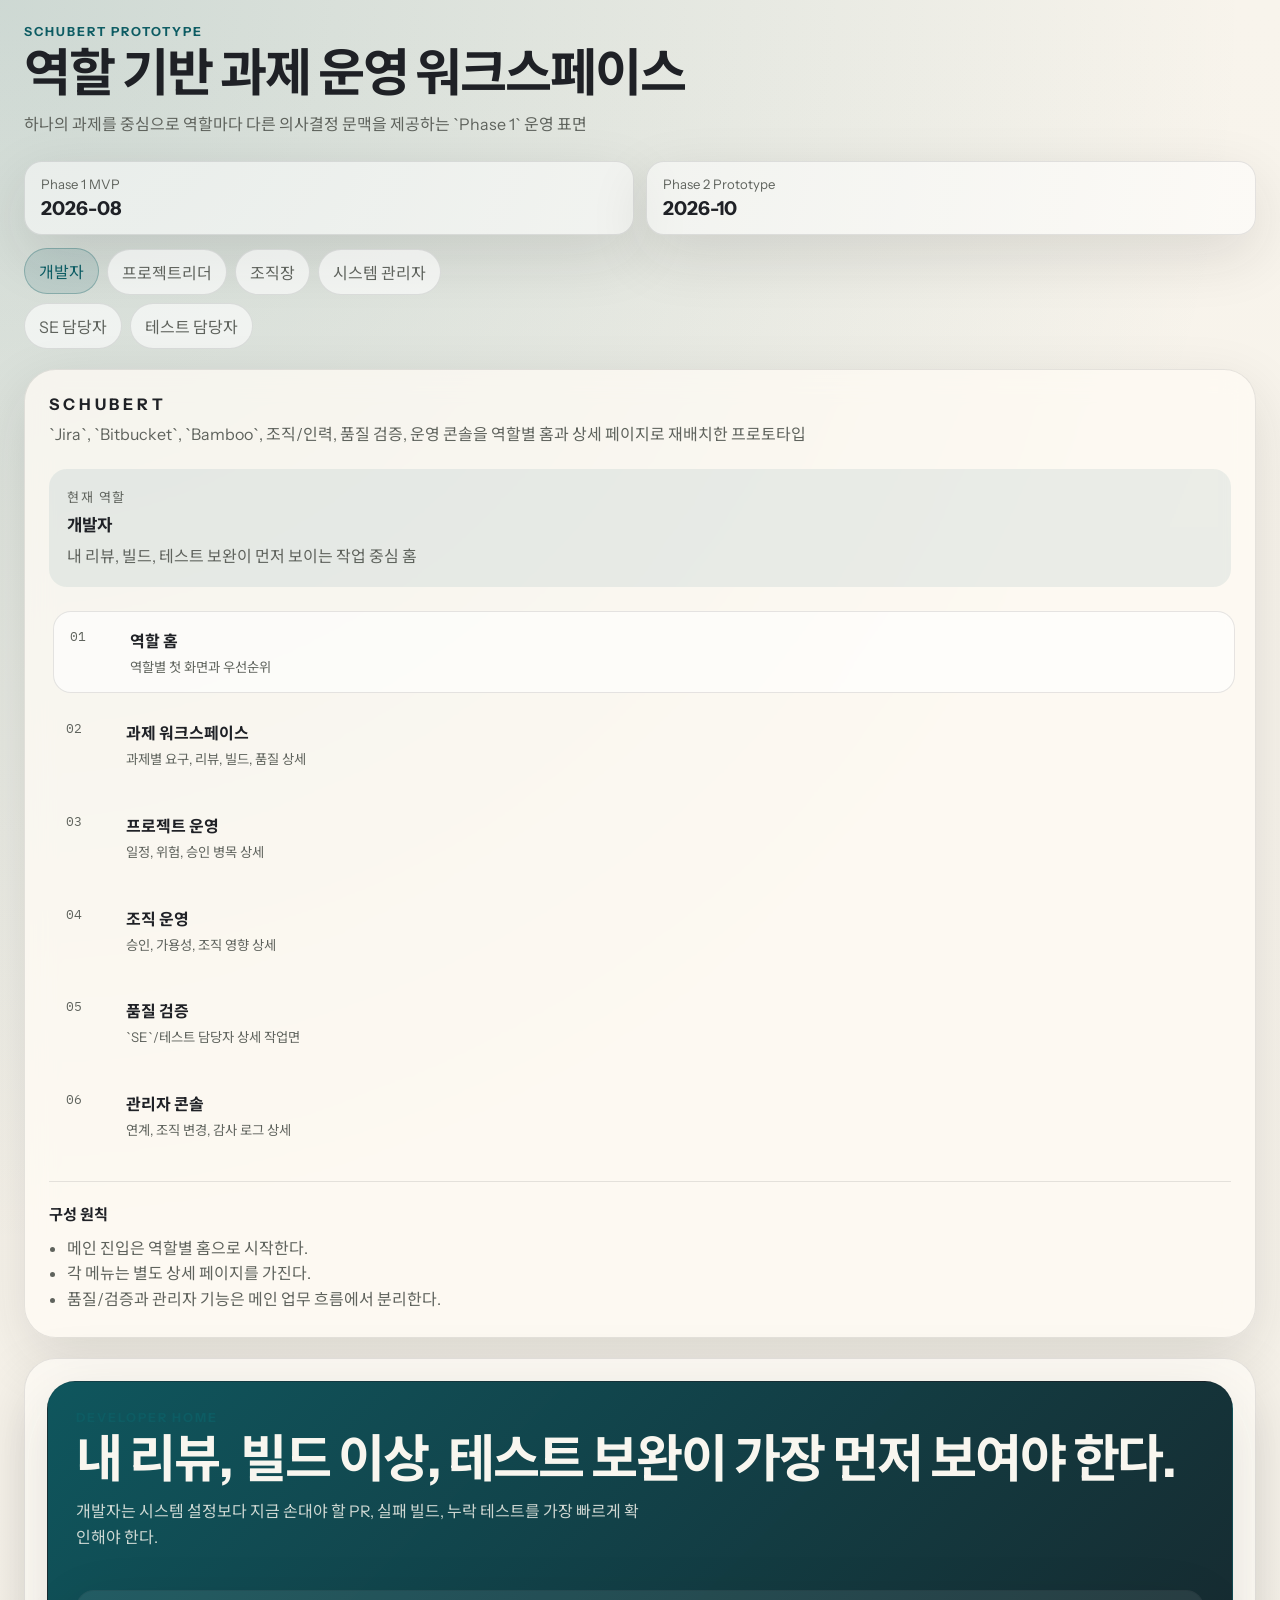
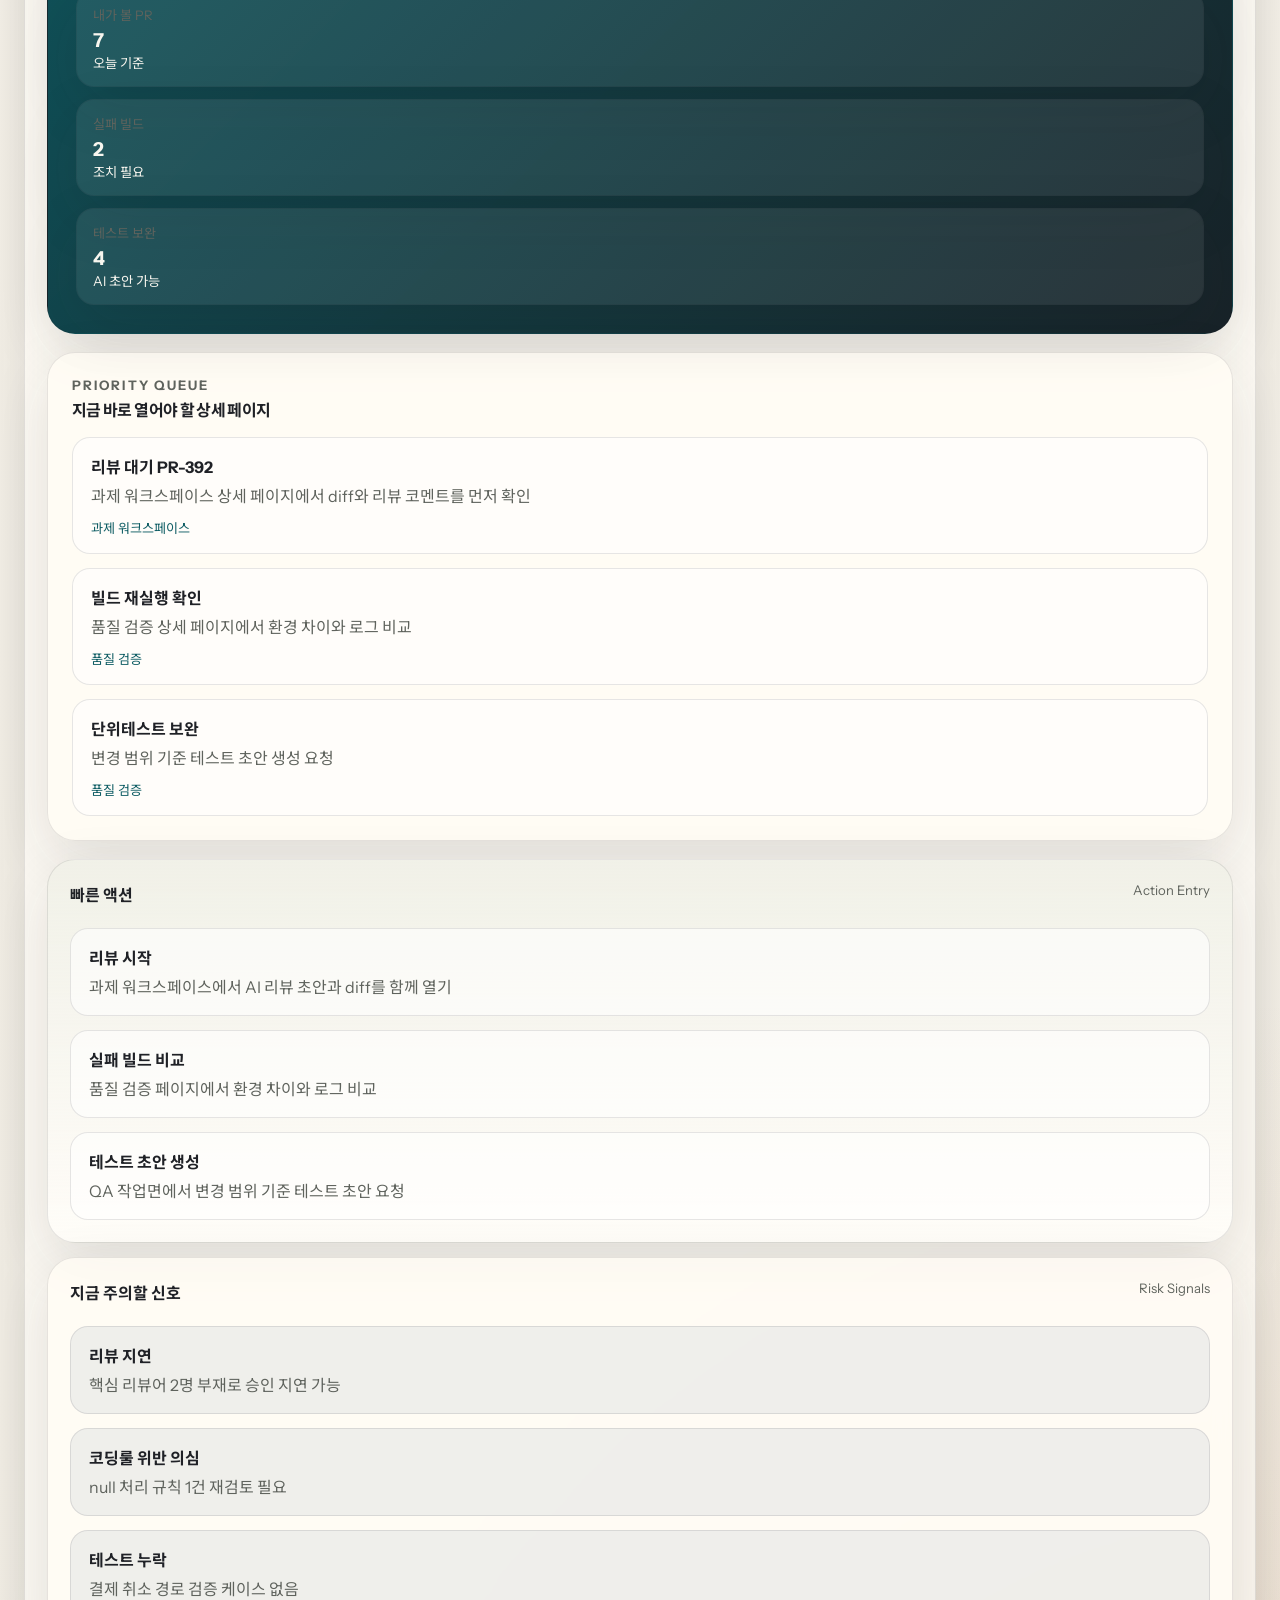
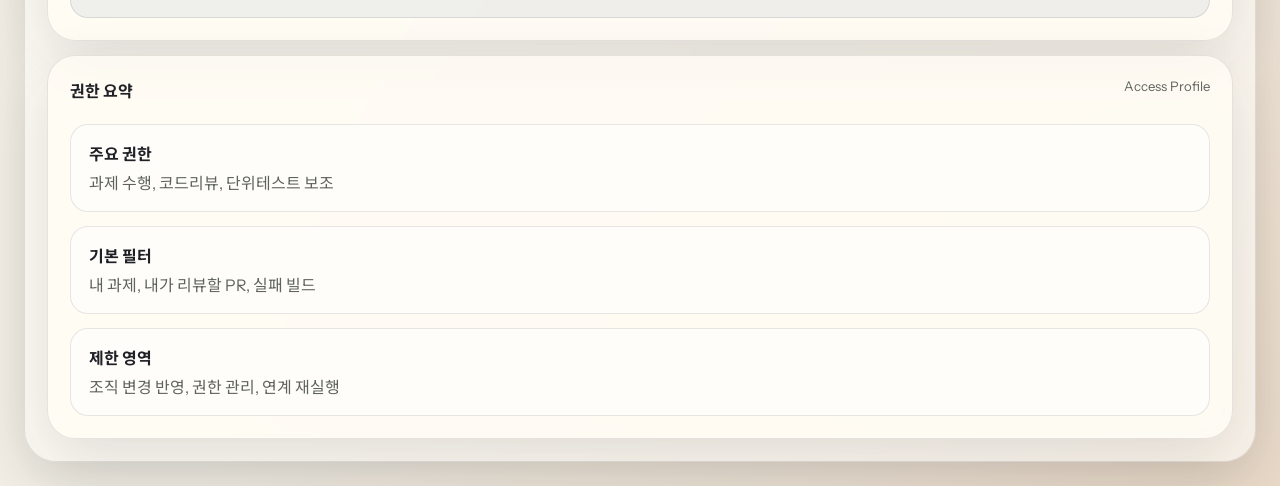
==== commit fbc4ec31: "Add detailed prototype pages and renders" ====
--- a/src/ui_prototype/index.html
+++ b/src/ui_prototype/index.html
@@ -12,7 +12,7 @@
     />
     <link rel="stylesheet" href="./styles.css" />
   </head>
-  <body>
+  <body data-screen="overview">
     <div class="app-shell">
       <header class="topbar">
         <div class="topbar-copy">
@@ -34,7 +34,7 @@
             </div>
           </div>
           <div class="role-switcher" aria-label="역할 전환">
-            <button class="role-chip active" data-role="developer">개발자</button>
+            <button class="role-chip" data-role="developer">개발자</button>
             <button class="role-chip" data-role="project-lead">프로젝트리더</button>
             <button class="role-chip" data-role="org-head">조직장</button>
             <button class="role-chip" data-role="sys-admin">시스템 관리자</button>
@@ -49,8 +49,8 @@
           <div class="brand-block">
             <p class="brand-name">SCHUBERT</p>
             <p class="brand-copy">
-              `Jira`, `Bitbucket`, `Bamboo`, 조직/인력, 품질 검증, 운영 콘솔을 역할별 홈으로 재배치한
-              프로토타입
+              `Jira`, `Bitbucket`, `Bamboo`, 조직/인력, 품질 검증, 운영 콘솔을 역할별 홈과 상세 페이지로
+              재배치한 프로토타입
             </p>
           </div>
 
@@ -61,411 +61,107 @@
           </div>
 
           <nav class="screen-nav" aria-label="프로토타입 화면">
-            <button class="nav-item active" data-screen="overview">
+            <a class="nav-item" data-screen="overview" href="./index.html">
               <span class="nav-index">01</span>
               <span>
                 <strong>역할 홈</strong>
                 <small>역할별 첫 화면과 우선순위</small>
               </span>
-            </button>
-            <button class="nav-item" data-screen="tasks">
+            </a>
+            <a class="nav-item" data-screen="tasks" href="./tasks.html">
               <span class="nav-index">02</span>
               <span>
                 <strong>과제 워크스페이스</strong>
-                <small>공통 과제 상세와 역할별 집중 구역</small>
+                <small>과제별 요구, 리뷰, 빌드, 품질 상세</small>
               </span>
-            </button>
-            <button class="nav-item" data-screen="delivery">
+            </a>
+            <a class="nav-item" data-screen="delivery" href="./delivery.html">
               <span class="nav-index">03</span>
               <span>
                 <strong>프로젝트 운영</strong>
-                <small>일정, 위험, 승인 병목</small>
+                <small>일정, 위험, 승인 병목 상세</small>
               </span>
-            </button>
-            <button class="nav-item" data-screen="organization">
+            </a>
+            <a class="nav-item" data-screen="organization" href="./organization.html">
               <span class="nav-index">04</span>
               <span>
                 <strong>조직 운영</strong>
-                <small>승인, 조직 가용성, 영향도</small>
+                <small>승인, 가용성, 조직 영향 상세</small>
               </span>
-            </button>
-            <button class="nav-item" data-screen="quality">
+            </a>
+            <a class="nav-item" data-screen="quality" href="./quality.html">
               <span class="nav-index">05</span>
               <span>
                 <strong>품질 검증</strong>
-                <small>`SE`/테스트 담당자 작업면</small>
+                <small>`SE`/테스트 담당자 상세 작업면</small>
               </span>
-            </button>
-            <button class="nav-item" data-screen="admin">
+            </a>
+            <a class="nav-item" data-screen="admin" href="./admin.html">
               <span class="nav-index">06</span>
               <span>
                 <strong>관리자 콘솔</strong>
-                <small>연계, 조직 변경, 감사 로그</small>
+                <small>연계, 조직 변경, 감사 로그 상세</small>
               </span>
-            </button>
+            </a>
           </nav>
 
           <section class="sidebar-note">
             <h2>구성 원칙</h2>
             <ul>
               <li>메인 진입은 역할별 홈으로 시작한다.</li>
-              <li>과제 상세는 공통 워크스페이스로 유지한다.</li>
+              <li>각 메뉴는 별도 상세 페이지를 가진다.</li>
               <li>품질/검증과 관리자 기능은 메인 업무 흐름에서 분리한다.</li>
             </ul>
           </section>
         </aside>
 
         <main class="workspace">
-          <section class="screen active" id="screen-overview">
-            <div class="hero-panel">
-              <div class="hero-copy">
-                <p class="eyebrow" id="hero-kicker">Role Home</p>
-                <h2 id="hero-title">내 작업, 리뷰 대기, 테스트 보완이 먼저 보인다.</h2>
-                <p id="hero-description">
-                  역할이 바뀌면 첫 화면의 지표, 경고, 빠른 액션, 과제 진입점도 함께 바뀐다.
-                </p>
-              </div>
-              <div class="hero-metrics" id="hero-metrics">
-                <article>
-                  <span>내가 볼 PR</span>
-                  <strong>7</strong>
-                  <small>오늘 기준</small>
-                </article>
-                <article>
-                  <span>실패 빌드</span>
-                  <strong>2</strong>
-                  <small>조치 필요</small>
-                </article>
-                <article>
-                  <span>테스트 보완</span>
-                  <strong>4</strong>
-                  <small>`AI` 초안 가능</small>
-                </article>
+          <div class="hero-panel">
+            <div class="hero-copy">
+              <p class="eyebrow" id="hero-kicker">Role Home</p>
+              <h2 id="hero-title">내 리뷰, 빌드 이상, 테스트 보완이 가장 먼저 보여야 한다.</h2>
+              <p id="hero-description">
+                역할이 바뀌면 첫 화면의 지표, 경고, 빠른 액션, 상세 페이지 진입 우선순위도 함께 바뀐다.
+              </p>
+            </div>
+            <div class="hero-metrics" id="hero-metrics"></div>
+          </div>
+
+          <section class="section-block">
+            <div class="section-head">
+              <div>
+                <p class="eyebrow">Priority Queue</p>
+                <h2>지금 바로 열어야 할 상세 페이지</h2>
               </div>
             </div>
+            <div class="strip-grid" id="priority-strip"></div>
+          </section>
 
-            <section class="section-block">
-              <div class="section-head">
-                <div>
-                  <p class="eyebrow">Priority Queue</p>
-                  <h2>첫 화면에서 바로 처리해야 하는 일</h2>
-                </div>
+          <div class="workspace-grid">
+            <section class="panel emphasis">
+              <div class="panel-head">
+                <h3>빠른 액션</h3>
+                <span>Action Entry</span>
               </div>
-              <div class="strip-grid" id="priority-strip"></div>
+              <div class="action-list" id="quick-actions"></div>
             </section>
 
-            <div class="workspace-grid">
-              <section class="panel emphasis">
-                <div class="panel-head">
-                  <h3>빠른 액션</h3>
-                  <span>Action Entry</span>
-                </div>
-                <div class="action-list" id="quick-actions"></div>
-              </section>
+            <section class="panel">
+              <div class="panel-head">
+                <h3>지금 주의할 신호</h3>
+                <span>Risk Signals</span>
+              </div>
+              <div class="signal-list" id="risk-signals"></div>
+            </section>
 
-              <section class="panel">
-                <div class="panel-head">
-                  <h3>지금 주의할 신호</h3>
-                  <span>Risk Signals</span>
-                </div>
-                <div class="signal-list" id="risk-signals"></div>
-              </section>
-
-              <section class="panel">
-                <div class="panel-head">
-                  <h3>권한 요약</h3>
-                  <span>Access Profile</span>
-                </div>
-                <div class="bullet-stack" id="access-summary"></div>
-              </section>
-            </div>
-          </section>
-
-          <section class="screen" id="screen-tasks">
-            <div class="screen-header">
-              <div>
-                <p class="eyebrow">Task Workspace</p>
-                <h2>과제별 공통 작업면 + 역할별 집중 탭</h2>
+            <section class="panel">
+              <div class="panel-head">
+                <h3>권한 요약</h3>
+                <span>Access Profile</span>
               </div>
-              <div class="status-chip" id="task-role-chip">개발자 집중 탭: Code Review</div>
-            </div>
-
-            <div class="task-hero">
-              <div>
-                <p class="task-code">TASK-2419</p>
-                <h3>차세대 결제 서비스 품질 개선</h3>
-                <p class="task-copy">
-                  요구사항, `PR`, 빌드, 품질, 부재 일정을 공통 과제 문맥으로 연결하고 역할별로 기본 진입
-                  탭만 바꾼다.
-                </p>
-              </div>
-              <div class="task-state">
-                <div>
-                  <span>현재 단계</span>
-                  <strong>릴리스 준비</strong>
-                </div>
-                <div>
-                  <span>주요 이슈</span>
-                  <strong>품질 게이트 2건 미충족</strong>
-                </div>
-              </div>
-            </div>
-
-            <div class="tab-ribbon">
-              <span class="tab-pill active">Overview</span>
-              <span class="tab-pill">Code Review</span>
-              <span class="tab-pill">Release Readiness</span>
-              <span class="tab-pill">Environment</span>
-              <span class="tab-pill">Test Quality</span>
-              <span class="tab-pill">Defects</span>
-              <span class="tab-pill">People Calendar</span>
-            </div>
-
-            <div class="workspace-grid task-grid">
-              <section class="panel emphasis">
-                <div class="panel-head">
-                  <h3>역할별 추천 진입</h3>
-                  <span id="task-focus-label">Developer Focus</span>
-                </div>
-                <div class="focus-card">
-                  <strong id="task-focus-title">Code Review</strong>
-                  <p id="task-focus-copy">리뷰 대기 `PR`, 코딩룰 위반 의심, 테스트 부족 범위를 먼저 본다.</p>
-                </div>
-                <div class="mini-list" id="task-focus-points"></div>
-              </section>
-
-              <section class="panel">
-                <div class="panel-head">
-                  <h3>공통 추적성</h3>
-                  <span>Traceability</span>
-                </div>
-                <table class="status-table">
-                  <tbody>
-                    <tr><td>`Jira`</td><td>요구사항 3건 연결</td><td class="ok">정상</td></tr>
-                    <tr><td>`Bitbucket`</td><td>`PR` 2건, branch 4건</td><td class="warn">리뷰 지연 1건</td></tr>
-                    <tr><td>`Bamboo`</td><td>build 12건, deploy 3건</td><td class="warn">재실행 1건</td></tr>
-                    <tr><td>품질 게이트</td><td>정적분석 1건, 테스트 1건</td><td class="danger-text">미충족</td></tr>
-                  </tbody>
-                </table>
-              </section>
-
-              <section class="panel">
-                <div class="panel-head">
-                  <h3>현재 참여자와 승인선</h3>
-                  <span>People & Approval</span>
-                </div>
-                <ul class="people-list">
-                  <li><strong>프로젝트리더</strong><span>박지은</span></li>
-                  <li><strong>조직장</strong><span>김현수</span></li>
-                  <li><strong>`SE` 담당자</strong><span>윤태호</span></li>
-                  <li><strong>테스트 담당자</strong><span>정다은</span></li>
-                </ul>
-              </section>
-            </div>
-          </section>
-
-          <section class="screen" id="screen-delivery">
-            <div class="screen-header">
-              <div>
-                <p class="eyebrow">Project Delivery</p>
-                <h2>프로젝트리더 중심 운영 보드</h2>
-              </div>
-              <div class="status-chip">승인 병목 3건</div>
-            </div>
-
-            <div class="workspace-grid delivery-grid">
-              <section class="panel emphasis">
-                <div class="panel-head">
-                  <h3>마일스톤 현황</h3>
-                  <span>Schedule Control</span>
-                </div>
-                <div class="timeline-list">
-                  <div><strong>요구사항 확정</strong><p>완료, 변경 요청 1건 대기</p></div>
-                  <div><strong>코드 동결</strong><p>3일 지연 가능성, `PR` 2건 미종료</p></div>
-                  <div><strong>릴리스 승인</strong><p>품질 게이트 2건 해소 후 진행</p></div>
-                </div>
-              </section>
-
-              <section class="panel">
-                <div class="panel-head">
-                  <h3>위험 과제</h3>
-                  <span>Delivery Risk</span>
-                </div>
-                <div class="signal-list">
-                  <div class="signal-card warning"><strong>리뷰 지연</strong><p>`PR-392` 26시간 대기</p></div>
-                  <div class="signal-card danger"><strong>품질 게이트</strong><p>결함 재검증 2건 미완료</p></div>
-                  <div class="signal-card neutral"><strong>인력 이슈</strong><p>핵심 리뷰어 2명 주간 부재</p></div>
-                </div>
-              </section>
-
-              <section class="panel">
-                <div class="panel-head">
-                  <h3>의사결정 대기</h3>
-                  <span>Approval Queue</span>
-                </div>
-                <div class="bullet-stack">
-                  <div><strong>조직장 승인</strong><p>배포 일정 변경 승인 대기</p></div>
-                  <div><strong>시스템 관리자 확인</strong><p>`Bamboo` 재실행 정책 예외 승인</p></div>
-                  <div><strong>테스트 담당 확인</strong><p>회귀 범위 축소 여부 검토</p></div>
-                </div>
-              </section>
-            </div>
-          </section>
-
-          <section class="screen" id="screen-organization">
-            <div class="screen-header">
-              <div>
-                <p class="eyebrow">Organization Operations</p>
-                <h2>조직장 중심 승인과 가용성 운영</h2>
-              </div>
-              <div class="status-chip">승인 대기 5건</div>
-            </div>
-
-            <div class="workspace-grid org-grid">
-              <section class="panel emphasis">
-                <div class="panel-head">
-                  <h3>조직 현황</h3>
-                  <span>Capacity</span>
-                </div>
-                <div class="metric-block">
-                  <div><span>활성 과제</span><strong>12</strong></div>
-                  <div><span>핵심 인력 부재</span><strong>3</strong></div>
-                  <div><span>조정 필요 과제</span><strong>4</strong></div>
-                </div>
-              </section>
-
-              <section class="panel">
-                <div class="panel-head">
-                  <h3>승인 대기</h3>
-                  <span>Approval Surface</span>
-                </div>
-                <div class="bullet-stack">
-                  <div><strong>관리 대상 전환</strong><p>비관리 프로젝트 2건 전환 요청</p></div>
-                  <div><strong>조직 변경 반영</strong><p>승인 루트 4건 재정렬 필요</p></div>
-                  <div><strong>일정 조정</strong><p>결제플랫폼실 릴리스 충돌 1건</p></div>
-                </div>
-              </section>
-
-              <section class="panel">
-                <div class="panel-head">
-                  <h3>공유 캘린더 영향</h3>
-                  <span>Availability</span>
-                </div>
-                <div class="calendar-strip">
-                  <span class="event leave">휴가 2</span>
-                  <span class="event trip">출장 1</span>
-                  <span class="event review">집중 리뷰</span>
-                  <span class="event edu">교육 1</span>
-                </div>
-                <p class="panel-copy">
-                  다음 주 리뷰 가능 인원 모수는 8명에서 6명으로 감소하며, 결제 과제 승인 일정 조정이 필요하다.
-                </p>
-              </section>
-            </div>
-          </section>
-
-          <section class="screen" id="screen-quality">
-            <div class="screen-header">
-              <div>
-                <p class="eyebrow">Quality Workspace</p>
-                <h2>`SE` 담당자와 테스트 담당자를 위한 품질 검증 작업면</h2>
-              </div>
-              <div class="split-toggle">
-                <span class="toggle-pill active">SE View</span>
-                <span class="toggle-pill">QA View</span>
-              </div>
-            </div>
-
-            <div class="workspace-grid quality-grid">
-              <section class="panel emphasis">
-                <div class="panel-head">
-                  <h3>`SE` 담당자 시점</h3>
-                  <span>Environment & Release</span>
-                </div>
-                <div class="bullet-stack">
-                  <div><strong>`CI` 플랜</strong><p>`Bamboo Specs` 초안 1건, 변수 확인 필요 3건</p></div>
-                  <div><strong>산출물</strong><p>배포 패키지 2개, 운영 환경 의존성 1건 경고</p></div>
-                  <div><strong>릴리스 준비도</strong><p>반영 전 체크리스트 8/10 완료</p></div>
-                </div>
-              </section>
-
-              <section class="panel">
-                <div class="panel-head">
-                  <h3>테스트 담당자 시점</h3>
-                  <span>Test & Defect</span>
-                </div>
-                <div class="bullet-stack">
-                  <div><strong>테스트 실행률</strong><p>회귀 시나리오 42/48 실행</p></div>
-                  <div><strong>결함 현황</strong><p>차단 1건, 주요 2건, 재검증 대기 2건</p></div>
-                  <div><strong>`AI` 보조</strong><p>단위테스트 초안 4건 생성, 2건 채택</p></div>
-                </div>
-              </section>
-
-              <section class="panel">
-                <div class="panel-head">
-                  <h3>공통 품질 게이트</h3>
-                  <span>Release Gate</span>
-                </div>
-                <table class="status-table">
-                  <tbody>
-                    <tr><td>정적분석</td><td>Critical 0 / Major 1</td><td class="warn">보류</td></tr>
-                    <tr><td>단위테스트</td><td>Coverage 78%</td><td class="warn">목표 미달</td></tr>
-                    <tr><td>통합테스트</td><td>시나리오 6건 남음</td><td class="warn">진행 중</td></tr>
-                    <tr><td>릴리스 판단</td><td>결함 재검증 필요</td><td class="danger-text">차단</td></tr>
-                  </tbody>
-                </table>
-              </section>
-            </div>
-          </section>
-
-          <section class="screen" id="screen-admin">
-            <div class="screen-header">
-              <div>
-                <p class="eyebrow">Admin Console</p>
-                <h2>시스템 관리자 전용 운영 콘솔</h2>
-              </div>
-              <div class="status-chip danger">검토 필요 6건</div>
-            </div>
-
-            <div class="workspace-grid admin-grid">
-              <section class="panel emphasis">
-                <div class="panel-head">
-                  <h3>연계 상태</h3>
-                  <span>System Health</span>
-                </div>
-                <div class="signal-list">
-                  <div class="signal-card neutral"><strong>`Jira`</strong><p>마지막 동기화 00:15, 정상</p></div>
-                  <div class="signal-card warning"><strong>`Bamboo`</strong><p>재실행 큐 1건, 응답 지연</p></div>
-                  <div class="signal-card danger"><strong>HR Sync</strong><p>조직 변경 영향 검토 6건 대기</p></div>
-                </div>
-              </section>
-
-              <section class="panel">
-                <div class="panel-head">
-                  <h3>조직 변경 반영</h3>
-                  <span>Migration Queue</span>
-                </div>
-                <div class="timeline-list">
-                  <div><strong>1. 변경 확인</strong><p>`결제플랫폼실` 명칭 변경, 인력 3명 이동</p></div>
-                  <div><strong>2. 영향 분석</strong><p>활성 과제 12건, 승인 루트 4건</p></div>
-                  <div><strong>3. 내부 반영</strong><p>내부 마스터 업데이트 준비 완료</p></div>
-                  <div><strong>4. 계정계 연계</strong><p>`Crowd` 그룹 2건 재계산 필요</p></div>
-                </div>
-              </section>
-
-              <section class="panel">
-                <div class="panel-head">
-                  <h3>권한과 감사</h3>
-                  <span>Governance</span>
-                </div>
-                <div class="bullet-stack">
-                  <div><strong>역할 정책</strong><p>프로젝트리더/조직장 승인 분리 정책 적용</p></div>
-                  <div><strong>예외 승인</strong><p>`AI` 테스트 실행 권한 2건 검토</p></div>
-                  <div><strong>감사 로그</strong><p>주요 상태 변경 37건 보관</p></div>
-                </div>
-              </section>
-            </div>
-          </section>
+              <div class="bullet-stack" id="access-summary"></div>
+            </section>
+          </div>
         </main>
       </div>
     </div>
--- a/src/ui_prototype/styles.css
+++ b/src/ui_prototype/styles.css
@@ -35,6 +35,10 @@
   font: inherit;
 }
 
+a {
+  color: inherit;
+}
+
 .app-shell {
   padding: 24px;
 }
@@ -224,6 +228,7 @@
   text-align: left;
   cursor: pointer;
   transition: transform 180ms ease, background 180ms ease, border-color 180ms ease;
+  text-decoration: none;
 }
 
 .nav-item:hover,
@@ -368,6 +373,20 @@
 }
 
 .workspace-grid {
+  grid-template-columns: repeat(3, minmax(0, 1fr));
+}
+
+.detail-grid {
+  display: grid;
+  gap: 18px;
+  margin-bottom: 18px;
+}
+
+.detail-grid.two-col {
+  grid-template-columns: 1.1fr 0.9fr;
+}
+
+.detail-grid.three-col {
   grid-template-columns: repeat(3, minmax(0, 1fr));
 }
 
@@ -573,7 +592,9 @@
   .hero-panel,
   .task-hero,
   .workspace-grid,
-  .strip-grid {
+  .strip-grid,
+  .detail-grid.two-col,
+  .detail-grid.three-col {
     grid-template-columns: 1fr;
   }
 
